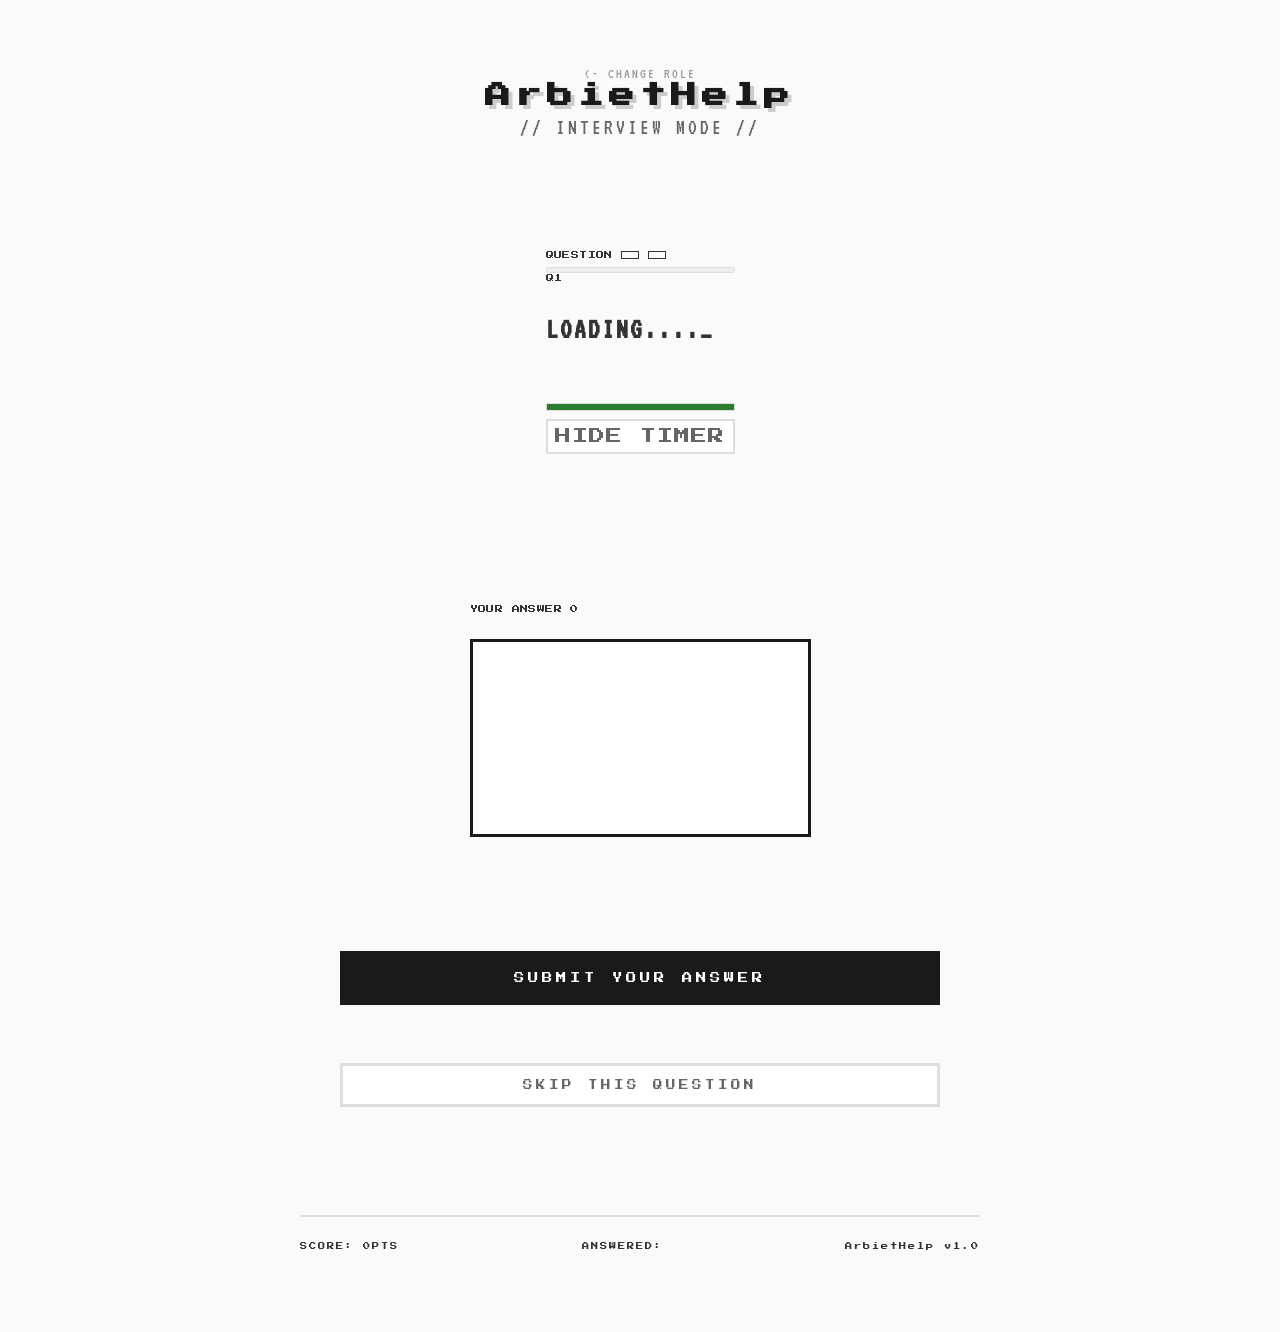
==== static/questions.html @ c183bf4a "Add stats page with charts and role selection functionality - Implemented role loading and selection" ====
<!DOCTYPE html>

<html lang="en">

<head>
    <meta charset="UTF-8" />
    <meta name="viewport" content="width=device-width, initial-scale=1.0" />
    <title>ArbietHelp - AI Interviewer</title>
    <link href="https://fonts.googleapis.com/css2?family=Press+Start+2P&family=VT323&display=swap" rel="stylesheet">
    <link rel="stylesheet" href="./questions.css">
    <script src="./questions.js" defer></script>
</head>

<body>

    <div class="header">
        <a href="index.html" class="back"><- CHANGE ROLE</a>
                <h1 id="role-title">ArbietHelp</h1>
                <p id="role-subtitle">// INTERVIEW MODE //</p>

    </div>

    <div class="box" id="question-box">
        <div class="box-label">
            <span>QUESTION</span>
            <span id="difficulty-lvl"></span>
            <span id="question-source"></span>
            <div id="progress-track" class="progress-track">
                <div id="progress-fill" class="progress-fill"></div>
            </div>
            <span id="q-counter">Q1</span>
        </div>
        <div id="question-display">
            LOADING....<span class="cursor">_</span>
        </div>
        <div id="timer-box">
            <span id="timer-display"> </span>
            <div class="timer-track">
                <div class="timer-fill" id="timer-fill"></div>
            </div>
            <button id="hide-timer-btn" class="hide-timer-btn" onclick="hideTimer()">HIDE TIMER</button>
        </div>
    </div>

    <div class="box">
        <div class="box-label">
            <span>YOUR ANSWER</span>
            <span id="word-count-label">
                <span id="word-count">0</span>
            </span>
        </div>
        <textarea id="user-answer" rows="7"
            placeholder="TYPE YOUR ANSWER HERE. BE SPECIFIC BY USING EXAMPLES AND MAKE SURE TO EXPLAIN YOUR REASONING.">
        </textarea>
    </div>

    <button id="submit-btn" onclick="submitAnswer()" aria-label="SUBMIT ANSWER"> SUBMIT YOUR ANSWER</button>
    <button id="skip-btn" onclick="skipQuestion()">SKIP THIS QUESTION</button>
    <button id="improve-btn" onclick="improveAnswer()" class="hidden">AI IMPROVE MY ANSWER</button>

    <div id="feedback-box" class="hidden">
        <div class="box-label">
            <span>AI FEEDBACK</span>
            <span id="score-display"></span>
        </div>
        <div id="rating-bar">
            <span id="rating-label"></span>

        </div>
        <div id="feedback-text"></div>
        <div id="feedback-breakdown"></div>
        <button id="next-btn" onclick="nextQuestion()">NEXT QUESTION -></button>

    </div>

    <div id="correction-modal" class="hidden">
        <div class="modal-overlay" onclick="closeCorrection()"></div>
        <div class="modal-content">
            <div class="modal-header">
                <h3>AI IMPROVED ANSWER</h3>
                <button class="modal-close" onclick="closeCorrection()">&times;</button>
            </div>
            <div class="modal-body">
                <div id="correction-explanation"></div>
                <div id="correction-diff"></div>
            </div>
            <div class="modal-footer">
                <button onclick="closeCorrection()">CANCEL</button>
                <button id="apply-correction" onclick="applyCorrection()">APPLY IMPROVEMENT</button>
            </div>
        </div>
    </div>

    <div class="footer">
        <span>SCORE: <span id="score">0</span>PTS</span>
        <span>ANSWERED: <span id="q-count"></span></span>
        <span>ArbietHelp v1.0</span>
    </div>
</body>

</html>
---- static/questions.css ----
@import url('https://fonts.googleapis.com/css2?family=Press+Start+2P&family=VT323:wght@400&display=swap');

/* Universal reset */
* {margin: 0; padding: 0; box-sizing: border-box}

body {
    background: #fafafa;
    color: #1a1a1a;
    font-family: 'VT323', monospace;
    font-size: 22px;
    min-height: 100vh;
    display: flex;
    flex-direction: column;
    align-items: center;
    padding: 60px 20px 80px;
    gap: 40px;
}

.header {
    text-align: center;
    margin-bottom: 20px;
    width: 100%;
    max-width: 800px;
}

.header, .box, #feedback-box, .footer {
    max-width: 900px;
}

.box {
    padding: 40px 40px;
    margin-bottom: 30px;
}

.box-label.goood {
    color: #2b7c2f;
}

.header h1 {
    font-family: 'Press Start 2P', monospace;
    font-size: clamp(1rem,3vw,1.6rem);
    letter-spacing: 5px;
    text-shadow: 4px 4px 0 #ccc;
    margin-bottom: 8px;
}

.header p {
    color: #666;
    letter-spacing: 3px;
    margin-bottom: 12px;
}

.back {
    color: #999;
    text-decoration: none;
    font-size: 0.9rem;
    letter-spacing: 2px;
}

.back:hover {color: #1a1a1a;}

.dialog-box, #feedback-box {
    width: 100%;
    max-width: 680px;
    border: 4px solid #1a1a1a;
    padding: 24px 28px;
    margin-bottom: 18px;
    background: #fff;
}

.dialog-box.hidden, #feedback-box.hidden {
    display: none;
}
    
.dialog-speaker {
    font-family: 'Press Start 2P', monospace;
    font-size: 0.6rem;
    color: #999;
    letter-spacing: 3px;
    margin-bottom: 12px;
}


.next-btn, #next-btn {
    border: 3px solid #1a1a1a;
    background: #1a1a1a;
    color: #fff;
    font-family: 'Press Start 2P', monospace;
    font-size: 0.65rem;
    padding: 12px 18px;
    cursor: pointer;
    letter-spacing: 2px;
    transition: background 0.08s, color 0.08s;
}

.next-btn:hover, #next-btn:hover {
    background: #fff;
    color: #1a1a1a;
}

.box-label {
    font-family: 'Press Start 2P', cursive;
    font-size: 0.5rem;
    line-height: 1.4;
    letter-spacing: 0.05em;
    font-weight: 400;
    color: #333;
    margin-bottom: 14px;
}

#skip-btn {
    width: 100%;
    max-width: 600px;
    border: 3px solid #ddd;
    background: #fff;
    color: #666;
    font-family: 'Press Start 2P', monospace;
    padding: 14px;
    font-size: 0.6rem;
    cursor: pointer;
    letter-spacing: 3px;
    margin-bottom: 18px;
    transition: background 0.08s, color 0.08s, border-color 0.08s;
}

#skip-btn:hover {
    border-color: #bbb;
    color: #333;
}

#difficulty-lvl {
    padding: 3px 8px;
    border: 1px solid;
    font-size: 0.75rem;
    letter-spacing: 2px;
    display: inline-block;
}
#difficulty-lvl.easy {
    color: #2b7c2f;
}

#difficulty-lvl.medium {
    color: #b88600
}

#difficulty-lvl.hard {
    color: #c00;
}

#difficulty-lvl.complete,
#question-source.complete {
    color: #1d4ed8;
}

#question-source {
    padding: 3px 8px;
    border: 1px solid;
    font-size: 0.75rem;
    letter-spacing: 2px;
    display: inline-block;
}

#question-source.ai {
    color: #2b7c2f;
}

#question-source.fallback {
    color: #b88600;
}

#question-display {
    font-size: 1.8rem;
    line-height: 2.2;
    font-weight: bold;
    margin-bottom: 25px;
    color: #333;
    min-height: 80px;
    letter-spacing: 2px;
}

textarea {
    width: 100%;
    background: #fff;
    border: 3px solid #1a1a1a;
    color: #1a1a1a;
    font-family: 'Press Start 2P', cursive;
    font-size: 0.85rem;
    line-height: 1.4;
    letter-spacing: 0px;
    font-weight: 400;
    padding: 20px;
    resize: none;
    outline: none;
    letter-spacing: 1px;
    line-height: 1.6;
    margin-top: 10px;
}

textarea::placeholder {color: #999;}
textarea:focus {border-color: #2b7c2f;}

.start-btn, #submit-btn {
    width: 100%;
    max-width:600px;
    border: 4px solid #1a1a1a;
    background: #1a1a1a;
    color: #fff;
    font-family: 'Press Start 2P', monospace;
    font-size: 0.65rem;
    padding: 18px;
    cursor: pointer;
    letter-spacing: 4px;
    margin-bottom: 18px;
    transition: background 0.08s, color 0.08s;
}

.start-btn:hover, #submit-btn:hover {background: #fff; color: #1a1a1a}
.start-btn:disabled, #submit-btn:disabled {background: #eee; color:#999; border-color:#ddd; cursor: not-allowed;}

#feedback-box.hidden {display: none;}

#feedback-text {
    font-family: 'Press Start 2P', cursive;
    font-size: 1.1rem;
    letter-spacing: 0px;
    font-weight: 400;
    line-height: 1.8;
    color: #333;
    margin-bottom: 12px;
}

#score-display {
    font-family: 'Press Start 2P', monospace;
    font-size: 0.6rem;
    color: #1a1a1a;
    letter-spacing: 2px;
    margin-bottom: 16px;
}

#rating-label {
    font-family: 'Press Start 2P', monospace;
    font-size: 0.55rem;
    letter-spacing: 2px;
    color: #666;
}

#feedback-box button {
    border: 3px solid #1a1a1a;
    background: #1a1a1a;
    color: #fff;
    font-family: 'Press Start 2P', monospace;
    font-size: 0.6rem;
    padding: 12px 18px;
    cursor: pointer;
    letter-spacing: 2px;
    transition: background 0.08s, color 0.08s;
}

#feedback-box button:hover {background: #fff; color: #1a1a1a;}

#feedback-text.loading {color:#999; font-style: italic;}

.footer {
    width: 100%;
    max-width: 680px;
    display: flex;
    justify-content: space-between;
    color: #333;
    font-family: 'Press Start 2P', cursive;
    font-size: 0.45rem;
    line-height: 1.4;
    letter-spacing: 0px;
    font-weight: 400;
    padding-top: 25px;
    border-top: 2px solid #ddd;
    letter-spacing: 2px;
    margin-top: 50px;
}

#timer-display {
    font-family: 'Press Start 2P', monospace;
    font-size: 2rem;
    color: #2b7c2f;
    letter-spacing: 2px;
    display: block;
    margin-bottom: 12px;
    text-align: center;
}

#timer-display.warning {
    color: #b88600;
}

#timer-display.critical {
    color: #c00;
}

.timer-track {
    width: 100%;
    height: 8px;
    background: #eee;
    border: 1px solid #ddd;
    margin-top: 6px;
}

.timer-fill {
    height: 100%;
    width: 100%;
    background: #2b7c2f;
    transition: width 1s linear, background 0.3s;
}

.timer-fill.warning {
    background: #b88600;
}

.timer-fill.critical {
    background: #c00;
}

.progress-track {
    width: 100%;
    height: 6px;
    background: #eee;
    border: 1px solid #ddd;
    margin-top: 6px;
    border-radius: 3px;
    overflow: hidden;
}

.progress-fill {
    height: 100%;
    width: 0%;
    background: #2b7c2f;
    transition: width 0.5s ease;
}



.cursor {display: inline-block; animation: blink 1s step-end infinite;}
@keyframes blink {0%,100%{opacity:1}  50%{opacity:0%}}

/* Improve button */
#improve-btn {
    width: 100%;
    max-width: 600px;
    border: 3px solid #2b7c2f;
    background: #2b7c2f;
    color: #fff;
    font-family: 'Press Start 2P', monospace;
    font-size: 0.6rem;
    padding: 14px;
    cursor: pointer;
    letter-spacing: 2px;
    margin-bottom: 18px;
    transition: background 0.08s, color 0.08s, border-color 0.08s;
}

#improve-btn:hover:not(:disabled) {
    background: #fff;
    color: #2b7c2f;
}

#improve-btn:disabled {
    background: #ccc;
    border-color: #ccc;
    color: #999;
    cursor: not-allowed;
}

#improve-btn.hidden { display: none; }

/* Correction Modal */
#correction-modal {
    position: fixed;
    top: 0; left: 0; right: 0; bottom: 0;
    z-index: 1000;
    display: flex;
    align-items: center;
    justify-content: center;
    padding: 20px;
}

#correction-modal.hidden { display: none; }

.hide-timer-btn {
    display: block;
    width: 100%;
    margin-top: 7.5px;
    padding: 7.5px;
    border: 2.5px solid #ddd;
    background-color: #fff;
    color: #666;
    font-family: 'Press Start 2P', monospace;
    font-size: 1rem;
    letter-spacing: 1px;
    cursor: pointer;
    transition: all 0.5s;
}
.hide-timer-btn:hover {
    border-color: #c00;
    color: #c00;
}
.modal-overlay {
    position: absolute;
    inset: 0;
    background: rgba(0,0,0,0.7);
}

.modal-content {
    position: relative;
    background: #fff;
    border: 4px solid #1a1a1a;
    max-width: 750px;
    width: 100%;
    max-height: 85vh;
    overflow-y: auto;
    z-index: 1;
}

.modal-header {
    display: flex;
    justify-content: space-between;
    align-items: center;
    padding: 16px 20px;
    border-bottom: 2px solid #ddd;
    background: #fafafa;
}

.modal-header h3 {
    font-family: 'Press Start 2P', monospace;
    font-size: 0.6rem;
    color: #2b7c2f;
    letter-spacing: 2px;
}

.modal-close {
    background: none;
    border: none;
    font-size: 1.5rem;
    cursor: pointer;
    color: #999;
}

.modal-body {
    padding: 20px;
    max-height: 60vh;
    overflow-y: auto;
}

.correction-explanation {
    font-family: 'JetBrains Mono', monospace;
    font-size: 0.85rem;
    color: #333;
    line-height: 1.6;
    margin-bottom: 16px;
    padding: 12px;
    background: #f0f0f0;
    border: 2px solid #ddd;
}

.diff-container {
    font-family: 'JetBrains Mono', monospace;
    font-size: 0.8rem;
    line-height: 1.8;
}

.diff-line {
    padding: 8px 12px;
    margin: 4px 0;
    border-radius: 4px;
}

.diff-add {
    background: #e8f5e9;
    border-left: 4px solid #2b7c2f;
}

.diff-remove {
    background: #fdecea;
    border-left: 4px solid #c00;
}

.diff-replace {
    background: #fff3e0;
    border-left: 4px solid #b88600;
}

.diff-original {
    color: #c00;
    text-decoration: line-through;
    display: block;
    margin-bottom: 2px;
}

.diff-improved {
    color: #2b7c2f;
    font-weight: bold;
    display: block;
}

.diff-reason {
    color: #666;
    font-size: 0.75rem;
    font-style: italic;
    display: block;
    margin-top: 4px;
}

.modal-footer {
    display: flex;
    justify-content: flex-end;
    gap: 12px;
    padding: 16px 20px;
    border-top: 2px solid #ddd;
    background: #fafafa;
}

.modal-footer button {
    border: 3px solid #1a1a1a;
    background: #1a1a1a;
    color: #fff;
    font-family: 'Press Start 2P', monospace;
    font-size: 0.4rem;
    padding: 10px 16px;
    cursor: pointer;
    letter-spacing: 1px;
    transition: background 0.08s, color 0.08s;
}

.modal-footer button:first-child {
    background: #fff;
    color: #1a1a1a;
}

.modal-footer button:hover {
    background: #fff;
    color: #1a1a1a;
}

.modal-footer button:first-child:hover {
    background: #1a1a1a;
    color: #fff;
}

#timer-box.timer-hidden #timer-display,
#timer-box.timer-hidden .timer-track {
    display: none;
}

#timer-box.timer-hidden .hide-timer-btn {
    border-color: #2b7c2f;
    color: #2b7c2f;
}

#timer-box.timer-hidden .hide-timer-btn:hover {
    background: #2b7c2f;
    color: #fff;
}

#unblock-stats-btn {
    border: 4px solid #2b7c2f;
    background-color: #2b7c2f;
    color: #fff;
    font-family: 'Press Start 2P', monospace;
    font-size: 0.55rem;
    padding: 14px 24px;
    cursor: pointer;
    letter-spacing: 2px;
    margin-left: auto;
    margin-top: -10px;
    transition: background 0.08s, color 0.08s, transform 0.05s;
    white-space: nowrap;
}

.retry-btn {
    border: 3px solid #c00;
    background: #fff;
    color: #c00;
    font-family: 'Press Start 2P', monospace;
    font-size: 0.45rem;
    padding: 10px 16px;
    cursor: pointer;
    letter-spacing: 2px;
    margin-top: 12px;
    transition: background 0.08s, color 0.08s, border-color 0.08s;
}


.retry-btn:hover {
    background: #c00;
    color: #fff;
}

#unblock-stats-btn:hover {
    background: #fff;
    color: #2b7c2f;
    transform: translateY(-1px);
}

.export-btn {
    border: 4px solid #1a1a1a;
    background: #1a1a1a;
    color: #fff;
    font-family: 'Press Start 2P', monospace;
    font-size: 0.55rem;
    padding: 16px 24px;
    cursor: pointer;
    letter-spacing: 3px;
    transition: background 0.08s, color 0.08s, transform 0.05s;
    white-space: nowrap;
}

.export-btn:hover:not(:disabled) {
    background: #fff;
    color: #1a1a1a;
    transform: translateY(-1px);
}

.export-btn:disabled {
    background: #ccc;
    border-color: #ccc;
    color: #999;
    cursor: not-allowed;
    transform: none;
}

.export-btn.pdf-btn {
    border-color: #2b7c2f;
    background: #2b7c2f;
}

.export-btn.pdf-btn:hover:not(:disabled) {
    background: #fff;
    color: #2b7c2f;
}
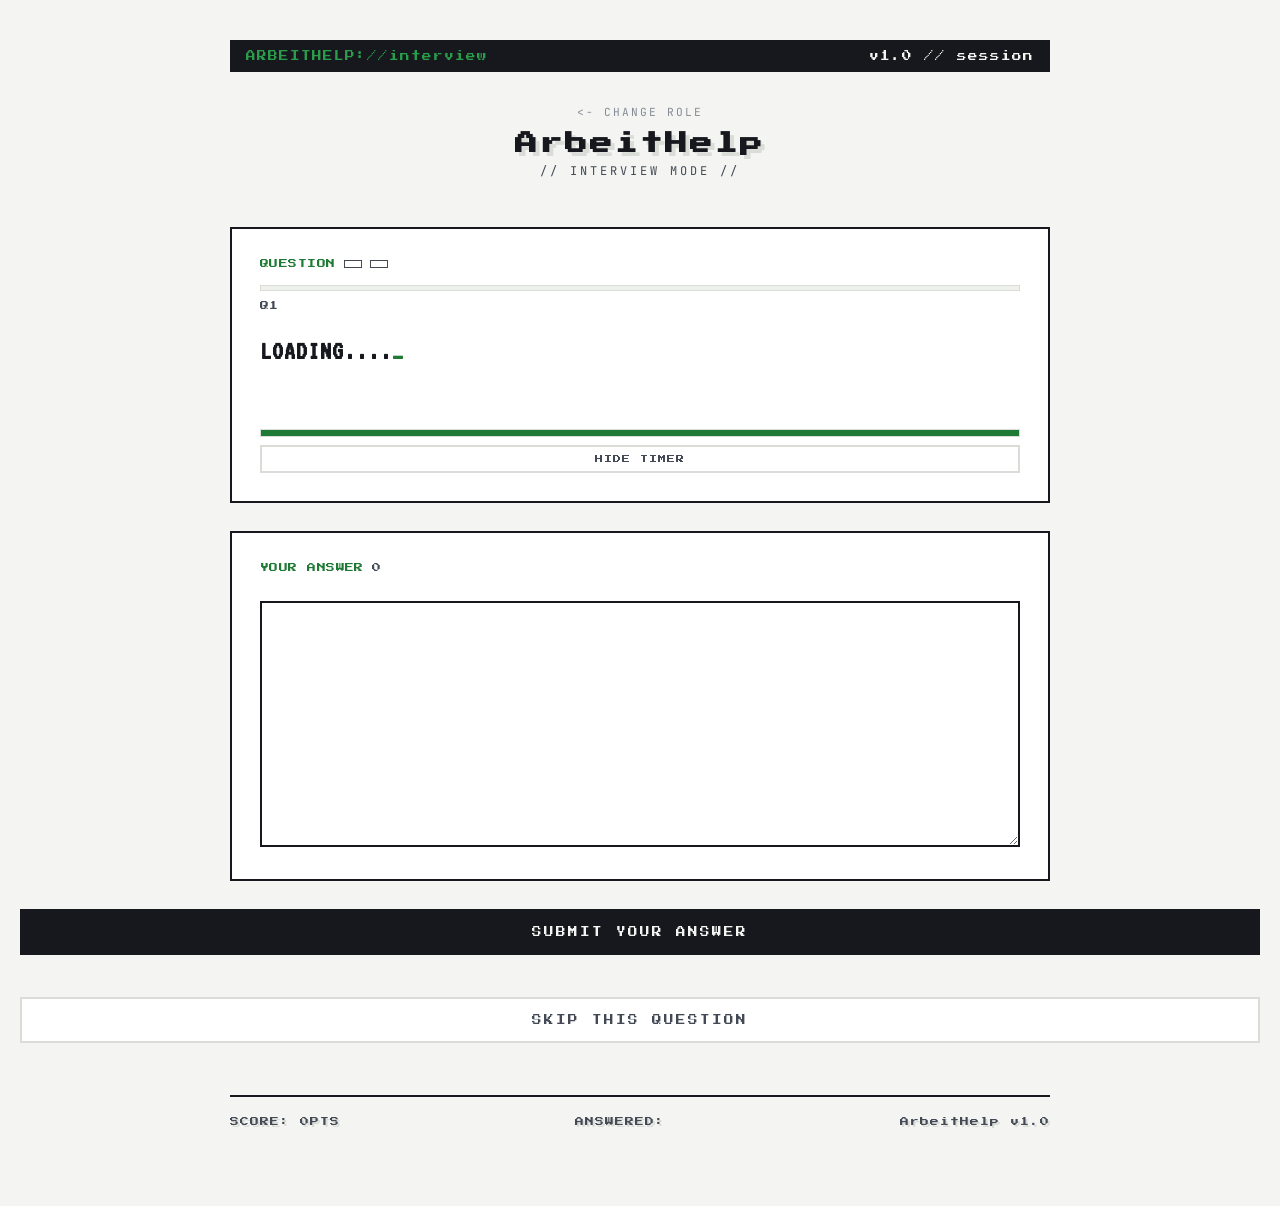
==== commit 0bb6e15d: "Made some changes to the codebase, including modifications to existing files and the addition of new" ====
--- a/static/questions.html
+++ b/static/questions.html
@@ -5,17 +5,24 @@
 <head>
     <meta charset="UTF-8" />
     <meta name="viewport" content="width=device-width, initial-scale=1.0" />
-    <title>ArbietHelp - AI Interviewer</title>
-    <link href="https://fonts.googleapis.com/css2?family=Press+Start+2P&family=VT323&display=swap" rel="stylesheet">
+    <title>ArbeitHelp - AI Interviewer</title>
+    <link rel="icon" type="image/svg+xml" href="./favicon.svg">
+    <link href="https://fonts.googleapis.com/css2?family=Press+Start+2P&family=VT323&family=JetBrains+Mono:wght@400;500;700&display=swap" rel="stylesheet">
     <link rel="stylesheet" href="./questions.css">
+    <script src="./common.js" defer></script>
     <script src="./questions.js" defer></script>
 </head>
 
 <body>
 
+    <div class="term-bar" aria-hidden="true">
+        <span>ARBEITHELP://interview</span>
+        <span class="term-bar-right">v1.0 // session</span>
+    </div>
+
     <div class="header">
         <a href="index.html" class="back"><- CHANGE ROLE</a>
-                <h1 id="role-title">ArbietHelp</h1>
+                <h1 id="role-title">ArbeitHelp</h1>
                 <p id="role-subtitle">// INTERVIEW MODE //</p>
 
     </div>
@@ -69,8 +76,20 @@
         </div>
         <div id="feedback-text"></div>
         <div id="feedback-breakdown"></div>
+        <button id="model-answer-btn" class="hidden" onclick="showModelAnswer()">SHOW MODEL ANSWER</button>
+        <div id="model-answer-box" class="hidden">
+            <div class="model-answer-head">MODEL ANSWER</div>
+            <div id="model-answer-text"></div>
+        </div>
         <button id="next-btn" onclick="nextQuestion()">NEXT QUESTION -></button>
 
+    </div>
+
+    <div id="recap-box" class="hidden">
+        <div class="box-label">
+            <span>SESSION RECAP</span>
+        </div>
+        <div id="recap-list"></div>
     </div>
 
     <div id="correction-modal" class="hidden">
@@ -94,7 +113,7 @@
     <div class="footer">
         <span>SCORE: <span id="score">0</span>PTS</span>
         <span>ANSWERED: <span id="q-count"></span></span>
-        <span>ArbietHelp v1.0</span>
+        <span>ArbeitHelp v1.0</span>
     </div>
 </body>
 
--- a/static/questions.css
+++ b/static/questions.css
@@ -1,376 +1,536 @@
-@import url('https://fonts.googleapis.com/css2?family=Press+Start+2P&family=VT323:wght@400&display=swap');
+@import url('https://fonts.googleapis.com/css2?family=Press+Start+2P&family=VT323:wght@400&family=JetBrains+Mono:wght@400;500;700&display=swap');
+
+:root {
+    --paper: #f4f5f2;
+    --paper-wash: #eef0ec;
+    --ink: #16181d;
+    --ink-soft: #434a55;
+    --muted: #858b95;
+    --line: #d9dcd7;
+    --line-strong: #16181d;
+    --phosphor: #1e7a34;
+    --phosphor-bright: #2b9c4a;
+    --phosphor-wash: #e7f3ea;
+    --blue: #2563eb;
+    --amber: #b88600;
+    --red: #c0352b;
+}
 
 /* Universal reset */
 * {margin: 0; padding: 0; box-sizing: border-box}
 
 body {
-    background: #fafafa;
-    color: #1a1a1a;
+    background: var(--paper);
+    color: var(--ink);
     font-family: 'VT323', monospace;
-    font-size: 22px;
+    font-size: 1.25rem;
     min-height: 100vh;
     display: flex;
     flex-direction: column;
     align-items: center;
-    padding: 60px 20px 80px;
-    gap: 40px;
+    padding: 40px 20px 80px;
+    gap: 28px;
+}
+
+/* Terminal window chrome */
+.term-bar {
+    width: 100%;
+    max-width: 820px;
+    display: flex;
+    justify-content: space-between;
+    align-items: center;
+    padding: 9px 14px;
+    background: var(--ink);
+    color: var(--phosphor-bright);
+    font-family: 'Press Start 2P', monospace;
+    font-size: 0.6rem;
+    letter-spacing: 1px;
+    border: 2px solid var(--ink);
+}
+
+.term-bar-right {
+    color: var(--paper);
 }
 
 .header {
     text-align: center;
-    margin-bottom: 20px;
-    width: 100%;
-    max-width: 800px;
-}
-
-.header, .box, #feedback-box, .footer {
-    max-width: 900px;
-}
-
-.box {
-    padding: 40px 40px;
-    margin-bottom: 30px;
-}
-
-.box-label.goood {
-    color: #2b7c2f;
+    margin-bottom: 8px;
+    width: 100%;
+    max-width: 820px;
 }
 
 .header h1 {
     font-family: 'Press Start 2P', monospace;
-    font-size: clamp(1rem,3vw,1.6rem);
-    letter-spacing: 5px;
-    text-shadow: 4px 4px 0 #ccc;
+    font-size: clamp(0.9rem, 3vw, 1.4rem);
+    letter-spacing: 3px;
+    text-shadow: 4px 4px 0 var(--line);
     margin-bottom: 8px;
 }
 
 .header p {
-    color: #666;
+    font-family: 'JetBrains Mono', monospace;
+    font-size: 0.75rem;
+    color: var(--ink-soft);
     letter-spacing: 3px;
     margin-bottom: 12px;
 }
 
 .back {
-    color: #999;
+    font-family: 'JetBrains Mono', monospace;
+    font-size: 0.7rem;
+    color: var(--muted);
     text-decoration: none;
-    font-size: 0.9rem;
     letter-spacing: 2px;
-}
-
-.back:hover {color: #1a1a1a;}
-
-.dialog-box, #feedback-box {
-    width: 100%;
-    max-width: 680px;
-    border: 4px solid #1a1a1a;
-    padding: 24px 28px;
-    margin-bottom: 18px;
-    background: #fff;
-}
-
-.dialog-box.hidden, #feedback-box.hidden {
-    display: none;
-}
-    
-.dialog-speaker {
-    font-family: 'Press Start 2P', monospace;
-    font-size: 0.6rem;
-    color: #999;
-    letter-spacing: 3px;
-    margin-bottom: 12px;
-}
-
-
-.next-btn, #next-btn {
-    border: 3px solid #1a1a1a;
-    background: #1a1a1a;
-    color: #fff;
-    font-family: 'Press Start 2P', monospace;
-    font-size: 0.65rem;
-    padding: 12px 18px;
-    cursor: pointer;
-    letter-spacing: 2px;
-    transition: background 0.08s, color 0.08s;
-}
-
-.next-btn:hover, #next-btn:hover {
-    background: #fff;
-    color: #1a1a1a;
+    display: inline-block;
+    margin-bottom: 14px;
+}
+
+.back:hover {color: var(--ink);}
+
+.header, .box, #feedback-box, .footer {
+    max-width: 820px;
+}
+
+.box {
+    width: 100%;
+    border: 2px solid var(--line-strong);
+    background: #fff;
+    padding: 28px;
 }
 
 .box-label {
-    font-family: 'Press Start 2P', cursive;
-    font-size: 0.5rem;
-    line-height: 1.4;
+    font-family: 'Press Start 2P', monospace;
+    font-size: 0.55rem;
+    line-height: 1.6;
     letter-spacing: 0.05em;
-    font-weight: 400;
-    color: #333;
-    margin-bottom: 14px;
-}
-
-#skip-btn {
-    width: 100%;
-    max-width: 600px;
-    border: 3px solid #ddd;
-    background: #fff;
-    color: #666;
-    font-family: 'Press Start 2P', monospace;
-    padding: 14px;
-    font-size: 0.6rem;
-    cursor: pointer;
-    letter-spacing: 3px;
-    margin-bottom: 18px;
-    transition: background 0.08s, color 0.08s, border-color 0.08s;
-}
-
-#skip-btn:hover {
-    border-color: #bbb;
-    color: #333;
-}
-
-#difficulty-lvl {
+    color: var(--ink-soft);
+    margin-bottom: 16px;
+    display: flex;
+    flex-wrap: wrap;
+    align-items: center;
+    gap: 8px;
+}
+
+.box-label > span:first-child {
+    color: var(--phosphor);
+    font-size: 0.55rem;
+}
+
+/* Status badges */
+#difficulty-lvl, #question-source {
     padding: 3px 8px;
     border: 1px solid;
-    font-size: 0.75rem;
-    letter-spacing: 2px;
+    font-size: 0.5rem;
+    letter-spacing: 1px;
     display: inline-block;
-}
-#difficulty-lvl.easy {
-    color: #2b7c2f;
-}
-
-#difficulty-lvl.medium {
-    color: #b88600
+    text-transform: uppercase;
+}
+
+#difficulty-lvl.easy,
+#question-source.ai {
+    color: var(--phosphor);
+    border-color: var(--phosphor);
+}
+
+#difficulty-lvl.medium,
+#question-source.fallback {
+    color: var(--amber);
+    border-color: var(--amber);
 }
 
 #difficulty-lvl.hard {
-    color: #c00;
+    color: var(--red);
+    border-color: var(--red);
 }
 
 #difficulty-lvl.complete,
 #question-source.complete {
-    color: #1d4ed8;
-}
-
-#question-source {
-    padding: 3px 8px;
-    border: 1px solid;
-    font-size: 0.75rem;
-    letter-spacing: 2px;
-    display: inline-block;
-}
-
-#question-source.ai {
-    color: #2b7c2f;
-}
-
-#question-source.fallback {
-    color: #b88600;
+    color: var(--blue);
+    border-color: var(--blue);
 }
 
 #question-display {
+    font-size: 1.7rem;
+    line-height: 1.6;
+    font-weight: bold;
+    margin-bottom: 20px;
+    color: var(--ink);
+    min-height: 80px;
+    letter-spacing: 1px;
+}
+
+/* Timer */
+#timer-box {
+    margin-top: 4px;
+}
+
+#timer-display {
+    font-family: 'Press Start 2P', monospace;
     font-size: 1.8rem;
-    line-height: 2.2;
-    font-weight: bold;
-    margin-bottom: 25px;
-    color: #333;
-    min-height: 80px;
-    letter-spacing: 2px;
-}
-
-textarea {
-    width: 100%;
-    background: #fff;
-    border: 3px solid #1a1a1a;
-    color: #1a1a1a;
-    font-family: 'Press Start 2P', cursive;
-    font-size: 0.85rem;
-    line-height: 1.4;
-    letter-spacing: 0px;
-    font-weight: 400;
-    padding: 20px;
-    resize: none;
-    outline: none;
-    letter-spacing: 1px;
-    line-height: 1.6;
-    margin-top: 10px;
-}
-
-textarea::placeholder {color: #999;}
-textarea:focus {border-color: #2b7c2f;}
-
-.start-btn, #submit-btn {
-    width: 100%;
-    max-width:600px;
-    border: 4px solid #1a1a1a;
-    background: #1a1a1a;
-    color: #fff;
-    font-family: 'Press Start 2P', monospace;
-    font-size: 0.65rem;
-    padding: 18px;
-    cursor: pointer;
-    letter-spacing: 4px;
-    margin-bottom: 18px;
-    transition: background 0.08s, color 0.08s;
-}
-
-.start-btn:hover, #submit-btn:hover {background: #fff; color: #1a1a1a}
-.start-btn:disabled, #submit-btn:disabled {background: #eee; color:#999; border-color:#ddd; cursor: not-allowed;}
-
-#feedback-box.hidden {display: none;}
-
-#feedback-text {
-    font-family: 'Press Start 2P', cursive;
-    font-size: 1.1rem;
-    letter-spacing: 0px;
-    font-weight: 400;
-    line-height: 1.8;
-    color: #333;
-    margin-bottom: 12px;
-}
-
-#score-display {
-    font-family: 'Press Start 2P', monospace;
-    font-size: 0.6rem;
-    color: #1a1a1a;
-    letter-spacing: 2px;
-    margin-bottom: 16px;
-}
-
-#rating-label {
-    font-family: 'Press Start 2P', monospace;
-    font-size: 0.55rem;
-    letter-spacing: 2px;
-    color: #666;
-}
-
-#feedback-box button {
-    border: 3px solid #1a1a1a;
-    background: #1a1a1a;
-    color: #fff;
-    font-family: 'Press Start 2P', monospace;
-    font-size: 0.6rem;
-    padding: 12px 18px;
-    cursor: pointer;
-    letter-spacing: 2px;
-    transition: background 0.08s, color 0.08s;
-}
-
-#feedback-box button:hover {background: #fff; color: #1a1a1a;}
-
-#feedback-text.loading {color:#999; font-style: italic;}
-
-.footer {
-    width: 100%;
-    max-width: 680px;
-    display: flex;
-    justify-content: space-between;
-    color: #333;
-    font-family: 'Press Start 2P', cursive;
-    font-size: 0.45rem;
-    line-height: 1.4;
-    letter-spacing: 0px;
-    font-weight: 400;
-    padding-top: 25px;
-    border-top: 2px solid #ddd;
-    letter-spacing: 2px;
-    margin-top: 50px;
-}
-
-#timer-display {
-    font-family: 'Press Start 2P', monospace;
-    font-size: 2rem;
-    color: #2b7c2f;
+    color: var(--phosphor);
     letter-spacing: 2px;
     display: block;
-    margin-bottom: 12px;
+    margin-bottom: 10px;
     text-align: center;
 }
 
 #timer-display.warning {
-    color: #b88600;
+    color: var(--amber);
 }
 
 #timer-display.critical {
-    color: #c00;
+    color: var(--red);
 }
 
 .timer-track {
     width: 100%;
     height: 8px;
-    background: #eee;
-    border: 1px solid #ddd;
+    background: var(--paper-wash);
+    border: 1px solid var(--line);
     margin-top: 6px;
 }
 
 .timer-fill {
     height: 100%;
     width: 100%;
-    background: #2b7c2f;
+    background: var(--phosphor);
     transition: width 1s linear, background 0.3s;
 }
 
 .timer-fill.warning {
-    background: #b88600;
+    background: var(--amber);
 }
 
 .timer-fill.critical {
-    background: #c00;
+    background: var(--red);
 }
 
 .progress-track {
     width: 100%;
     height: 6px;
-    background: #eee;
-    border: 1px solid #ddd;
+    background: var(--paper-wash);
+    border: 1px solid var(--line);
     margin-top: 6px;
-    border-radius: 3px;
     overflow: hidden;
 }
 
 .progress-fill {
     height: 100%;
     width: 0%;
-    background: #2b7c2f;
+    background: var(--phosphor);
     transition: width 0.5s ease;
 }
 
-
-
-.cursor {display: inline-block; animation: blink 1s step-end infinite;}
+.cursor {display: inline-block; color: var(--phosphor); animation: blink 1s step-end infinite;}
 @keyframes blink {0%,100%{opacity:1}  50%{opacity:0%}}
 
-/* Improve button */
+/* Answer area */
+textarea {
+    width: 100%;
+    background: #fff;
+    border: 2px solid var(--line-strong);
+    color: var(--ink);
+    font-family: 'VT323', monospace;
+    font-size: 1.25rem;
+    line-height: 1.5;
+    padding: 16px;
+    resize: vertical;
+    outline: none;
+    margin-top: 10px;
+}
+
+textarea::placeholder {color: var(--muted);}
+textarea:focus {border-color: var(--phosphor);}
+
+/* Buttons */
+#submit-btn, #skip-btn, #improve-btn, #next-btn {
+    width: 100%;
+    font-family: 'Press Start 2P', monospace;
+    font-size: 0.6rem;
+    letter-spacing: 2px;
+    padding: 16px;
+    cursor: pointer;
+    transition: background 0.12s, color 0.12s, border-color 0.12s;
+}
+
+#submit-btn {
+    border: 2px solid var(--line-strong);
+    background: var(--ink);
+    color: var(--paper);
+    margin-bottom: 14px;
+}
+
+#submit-btn:hover:not(:disabled) {
+    background: var(--paper);
+    color: var(--ink);
+}
+
+#submit-btn:disabled {
+    background: var(--paper-wash);
+    color: var(--muted);
+    border-color: var(--line);
+    cursor: not-allowed;
+}
+
+#skip-btn {
+    border: 2px solid var(--line);
+    background: #fff;
+    color: var(--ink-soft);
+    margin-bottom: 14px;
+}
+
+#skip-btn:hover:not(:disabled) {
+    border-color: var(--line-strong);
+    color: var(--ink);
+}
+
+#skip-btn:disabled {
+    background: var(--paper-wash);
+    color: var(--muted);
+    cursor: not-allowed;
+}
+
 #improve-btn {
-    width: 100%;
-    max-width: 600px;
-    border: 3px solid #2b7c2f;
-    background: #2b7c2f;
+    border: 2px solid var(--phosphor);
+    background: var(--phosphor);
     color: #fff;
-    font-family: 'Press Start 2P', monospace;
-    font-size: 0.6rem;
-    padding: 14px;
+    margin-bottom: 14px;
+}
+
+#improve-btn:hover:not(:disabled) {
+    background: var(--paper);
+    color: var(--phosphor);
+}
+
+#improve-btn:disabled {
+    background: var(--line);
+    border-color: var(--line);
+    color: var(--muted);
+    cursor: not-allowed;
+}
+
+#improve-btn.hidden { display: none; }
+
+/* Feedback */
+#feedback-box {
+    width: 100%;
+    border: 2px solid var(--line-strong);
+    border-left: 6px solid var(--phosphor);
+    padding: 24px 28px;
+    background: #fff;
+}
+
+#feedback-box.hidden { display: none; }
+
+#feedback-text {
+    font-family: 'VT323', monospace;
+    font-size: 1.3rem;
+    letter-spacing: 0.5px;
+    line-height: 1.6;
+    color: var(--ink);
+    margin-bottom: 12px;
+}
+
+#feedback-text.loading {color: var(--muted); font-style: italic;}
+
+#feedback-breakdown {
+    font-family: 'JetBrains Mono', monospace;
+    font-size: 0.8rem;
+    line-height: 1.7;
+    color: var(--ink-soft);
+    margin-bottom: 16px;
+    white-space: pre-wrap;
+}
+
+#score-display {
+    font-family: 'Press Start 2P', monospace;
+    font-size: 0.7rem;
+    color: var(--phosphor);
+    letter-spacing: 1px;
+    margin-bottom: 8px;
+}
+
+#rating-label {
+    font-family: 'Press Start 2P', monospace;
+    font-size: 0.55rem;
+    letter-spacing: 1px;
+    color: var(--ink-soft);
+    margin-bottom: 12px;
+    display: block;
+}
+
+#next-btn {
+    border: 2px solid var(--line-strong);
+    background: var(--ink);
+    color: var(--paper);
+    margin-top: 4px;
+}
+
+#next-btn:hover {
+    background: var(--paper);
+    color: var(--ink);
+}
+
+/* Model answer */
+#model-answer-btn {
+    width: 100%;
+    border: 2px solid var(--blue);
+    background: #fff;
+    color: var(--blue);
+    font-family: 'Press Start 2P', monospace;
+    font-size: 0.55rem;
+    letter-spacing: 2px;
+    padding: 12px;
     cursor: pointer;
-    letter-spacing: 2px;
-    margin-bottom: 18px;
-    transition: background 0.08s, color 0.08s, border-color 0.08s;
-}
-
-#improve-btn:hover:not(:disabled) {
-    background: #fff;
-    color: #2b7c2f;
-}
-
-#improve-btn:disabled {
-    background: #ccc;
-    border-color: #ccc;
-    color: #999;
-    cursor: not-allowed;
-}
-
-#improve-btn.hidden { display: none; }
-
-/* Correction Modal */
+    margin-bottom: 14px;
+    transition: background 0.12s, color 0.12s;
+}
+
+#model-answer-btn:hover:not(:disabled) {
+    background: var(--blue);
+    color: #fff;
+}
+
+#model-answer-btn:disabled {
+    background: var(--paper-wash);
+    border-color: var(--line);
+    color: var(--muted);
+    cursor: wait;
+}
+
+#model-answer-btn.hidden { display: none; }
+
+#model-answer-box {
+    background: var(--paper);
+    border: 1px solid var(--line);
+    border-left: 4px solid var(--blue);
+    padding: 14px 16px;
+    margin-bottom: 14px;
+}
+
+#model-answer-box.hidden { display: none; }
+
+.model-answer-head {
+    font-family: 'Press Start 2P', monospace;
+    font-size: 0.5rem;
+    letter-spacing: 1px;
+    color: var(--blue);
+    margin-bottom: 10px;
+}
+
+#model-answer-text {
+    font-size: 1.15rem;
+    line-height: 1.6;
+    color: var(--ink);
+    white-space: pre-wrap;
+}
+
+/* Session recap */
+#recap-box {
+    width: 100%;
+    max-width: 820px;
+    border: 2px solid var(--line-strong);
+    background: #fff;
+    padding: 24px 28px;
+}
+
+#recap-box.hidden { display: none; }
+
+.recap-item {
+    border: 1px solid var(--line);
+    border-left: 4px solid var(--phosphor);
+    padding: 12px 16px;
+    margin-bottom: 12px;
+    background: var(--paper);
+}
+
+.recap-head {
+    display: flex;
+    justify-content: space-between;
+    align-items: center;
+    gap: 10px;
+    margin-bottom: 6px;
+    flex-wrap: wrap;
+}
+
+.recap-qnum {
+    font-family: 'Press Start 2P', monospace;
+    font-size: 0.55rem;
+    color: var(--ink);
+}
+
+.recap-topic {
+    font-family: 'JetBrains Mono', monospace;
+    font-size: 0.7rem;
+    color: var(--ink-soft);
+    letter-spacing: 1px;
+    flex: 1;
+    overflow: hidden;
+    text-overflow: ellipsis;
+    white-space: nowrap;
+}
+
+.recap-pts {
+    font-family: 'Press Start 2P', monospace;
+    font-size: 0.55rem;
+    white-space: nowrap;
+}
+
+.recap-pts.good { color: var(--phosphor); }
+.recap-pts.mid { color: var(--amber); }
+.recap-pts.bad { color: var(--red); }
+.recap-pts.skipped { color: var(--muted); }
+
+.recap-qtext {
+    font-size: 1.1rem;
+    line-height: 1.5;
+    margin-bottom: 6px;
+}
+
+.recap-feedback {
+    font-family: 'JetBrains Mono', monospace;
+    font-size: 0.75rem;
+    color: var(--ink-soft);
+    line-height: 1.5;
+}
+
+/* Footer */
+.footer {
+    width: 100%;
+    display: flex;
+    justify-content: space-between;
+    color: var(--ink-soft);
+    font-family: 'Press Start 2P', monospace;
+    font-size: 0.55rem;
+    letter-spacing: 1px;
+    text-shadow: 2px 2px 0 var(--line);
+    padding-top: 20px;
+    border-top: 2px solid var(--line-strong);
+    margin-top: 10px;
+}
+
+/* Hide timer toggle */
+.hide-timer-btn {
+    display: block;
+    width: 100%;
+    margin-top: 8px;
+    padding: 8px;
+    border: 2px solid var(--line);
+    background-color: #fff;
+    color: var(--ink-soft);
+    font-family: 'Press Start 2P', monospace;
+    font-size: 0.5rem;
+    letter-spacing: 1px;
+    cursor: pointer;
+    transition: all 0.3s;
+}
+
+.hide-timer-btn:hover {
+    border-color: var(--red);
+    color: var(--red);
+}
+
+/* Correction modal */
 #correction-modal {
     position: fixed;
     top: 0; left: 0; right: 0; bottom: 0;
@@ -383,24 +543,6 @@
 
 #correction-modal.hidden { display: none; }
 
-.hide-timer-btn {
-    display: block;
-    width: 100%;
-    margin-top: 7.5px;
-    padding: 7.5px;
-    border: 2.5px solid #ddd;
-    background-color: #fff;
-    color: #666;
-    font-family: 'Press Start 2P', monospace;
-    font-size: 1rem;
-    letter-spacing: 1px;
-    cursor: pointer;
-    transition: all 0.5s;
-}
-.hide-timer-btn:hover {
-    border-color: #c00;
-    color: #c00;
-}
 .modal-overlay {
     position: absolute;
     inset: 0;
@@ -409,8 +551,8 @@
 
 .modal-content {
     position: relative;
-    background: #fff;
-    border: 4px solid #1a1a1a;
+    background: var(--paper);
+    border: 2px solid var(--line-strong);
     max-width: 750px;
     width: 100%;
     max-height: 85vh;
@@ -423,14 +565,14 @@
     justify-content: space-between;
     align-items: center;
     padding: 16px 20px;
-    border-bottom: 2px solid #ddd;
-    background: #fafafa;
+    border-bottom: 2px solid var(--line-strong);
+    background: var(--ink);
 }
 
 .modal-header h3 {
     font-family: 'Press Start 2P', monospace;
     font-size: 0.6rem;
-    color: #2b7c2f;
+    color: var(--phosphor-bright);
     letter-spacing: 2px;
 }
 
@@ -439,7 +581,7 @@
     border: none;
     font-size: 1.5rem;
     cursor: pointer;
-    color: #999;
+    color: var(--paper);
 }
 
 .modal-body {
@@ -450,13 +592,14 @@
 
 .correction-explanation {
     font-family: 'JetBrains Mono', monospace;
-    font-size: 0.85rem;
-    color: #333;
+    font-size: 0.8rem;
+    color: var(--ink);
     line-height: 1.6;
     margin-bottom: 16px;
     padding: 12px;
-    background: #f0f0f0;
-    border: 2px solid #ddd;
+    background: #fff;
+    border: 1px solid var(--line);
+    border-left: 4px solid var(--phosphor);
 }
 
 .diff-container {
@@ -468,40 +611,39 @@
 .diff-line {
     padding: 8px 12px;
     margin: 4px 0;
-    border-radius: 4px;
 }
 
 .diff-add {
-    background: #e8f5e9;
-    border-left: 4px solid #2b7c2f;
+    background: var(--phosphor-wash);
+    border-left: 4px solid var(--phosphor);
 }
 
 .diff-remove {
     background: #fdecea;
-    border-left: 4px solid #c00;
+    border-left: 4px solid var(--red);
 }
 
 .diff-replace {
     background: #fff3e0;
-    border-left: 4px solid #b88600;
+    border-left: 4px solid var(--amber);
 }
 
 .diff-original {
-    color: #c00;
+    color: var(--red);
     text-decoration: line-through;
     display: block;
     margin-bottom: 2px;
 }
 
 .diff-improved {
-    color: #2b7c2f;
+    color: var(--phosphor);
     font-weight: bold;
     display: block;
 }
 
 .diff-reason {
-    color: #666;
-    font-size: 0.75rem;
+    color: var(--muted);
+    font-size: 0.7rem;
     font-style: italic;
     display: block;
     margin-top: 4px;
@@ -512,35 +654,35 @@
     justify-content: flex-end;
     gap: 12px;
     padding: 16px 20px;
-    border-top: 2px solid #ddd;
-    background: #fafafa;
+    border-top: 2px solid var(--line-strong);
+    background: #fff;
 }
 
 .modal-footer button {
-    border: 3px solid #1a1a1a;
-    background: #1a1a1a;
-    color: #fff;
-    font-family: 'Press Start 2P', monospace;
-    font-size: 0.4rem;
+    border: 2px solid var(--line-strong);
+    background: var(--ink);
+    color: var(--paper);
+    font-family: 'Press Start 2P', monospace;
+    font-size: 0.5rem;
     padding: 10px 16px;
     cursor: pointer;
     letter-spacing: 1px;
-    transition: background 0.08s, color 0.08s;
+    transition: background 0.12s, color 0.12s;
 }
 
 .modal-footer button:first-child {
     background: #fff;
-    color: #1a1a1a;
+    color: var(--ink);
 }
 
 .modal-footer button:hover {
-    background: #fff;
-    color: #1a1a1a;
+    background: var(--paper);
+    color: var(--ink);
 }
 
 .modal-footer button:first-child:hover {
-    background: #1a1a1a;
-    color: #fff;
+    background: var(--ink);
+    color: var(--paper);
 }
 
 #timer-box.timer-hidden #timer-display,
@@ -549,18 +691,24 @@
 }
 
 #timer-box.timer-hidden .hide-timer-btn {
-    border-color: #2b7c2f;
-    color: #2b7c2f;
+    border-color: var(--phosphor);
+    color: var(--phosphor);
 }
 
 #timer-box.timer-hidden .hide-timer-btn:hover {
-    background: #2b7c2f;
+    background: var(--phosphor);
     color: #fff;
 }
 
+/* Word count */
+#word-count-label.word-count.good {
+    color: var(--phosphor);
+}
+
+/* Utility */
 #unblock-stats-btn {
-    border: 4px solid #2b7c2f;
-    background-color: #2b7c2f;
+    border: 2px solid var(--phosphor);
+    background-color: var(--phosphor);
     color: #fff;
     font-family: 'Press Start 2P', monospace;
     font-size: 0.55rem;
@@ -568,72 +716,79 @@
     cursor: pointer;
     letter-spacing: 2px;
     margin-left: auto;
-    margin-top: -10px;
-    transition: background 0.08s, color 0.08s, transform 0.05s;
+    transition: background 0.12s, color 0.12s, transform 0.05s;
     white-space: nowrap;
 }
 
+#unblock-stats-btn:hover {
+    background: #fff;
+    color: var(--phosphor);
+    transform: translateY(-1px);
+}
+
 .retry-btn {
-    border: 3px solid #c00;
-    background: #fff;
-    color: #c00;
-    font-family: 'Press Start 2P', monospace;
-    font-size: 0.45rem;
+    border: 2px solid var(--red);
+    background: #fff;
+    color: var(--red);
+    font-family: 'Press Start 2P', monospace;
+    font-size: 0.5rem;
     padding: 10px 16px;
     cursor: pointer;
     letter-spacing: 2px;
     margin-top: 12px;
-    transition: background 0.08s, color 0.08s, border-color 0.08s;
-}
-
+    transition: background 0.12s, color 0.12s, border-color 0.12s;
+}
 
 .retry-btn:hover {
-    background: #c00;
+    background: var(--red);
     color: #fff;
 }
 
-#unblock-stats-btn:hover {
-    background: #fff;
-    color: #2b7c2f;
-    transform: translateY(-1px);
-}
-
 .export-btn {
-    border: 4px solid #1a1a1a;
-    background: #1a1a1a;
-    color: #fff;
+    border: 2px solid var(--line-strong);
+    background: var(--ink);
+    color: var(--paper);
     font-family: 'Press Start 2P', monospace;
     font-size: 0.55rem;
     padding: 16px 24px;
     cursor: pointer;
-    letter-spacing: 3px;
-    transition: background 0.08s, color 0.08s, transform 0.05s;
+    letter-spacing: 2px;
+    transition: background 0.12s, color 0.12s, transform 0.05s;
     white-space: nowrap;
 }
 
 .export-btn:hover:not(:disabled) {
     background: #fff;
-    color: #1a1a1a;
+    color: var(--ink);
     transform: translateY(-1px);
 }
 
 .export-btn:disabled {
-    background: #ccc;
-    border-color: #ccc;
-    color: #999;
+    background: var(--line);
+    border-color: var(--line);
+    color: var(--muted);
     cursor: not-allowed;
     transform: none;
 }
 
 .export-btn.pdf-btn {
-    border-color: #2b7c2f;
-    background: #2b7c2f;
+    border-color: var(--phosphor);
+    background: var(--phosphor);
 }
 
 .export-btn.pdf-btn:hover:not(:disabled) {
     background: #fff;
-    color: #2b7c2f;
-}
-
-
-
+    color: var(--phosphor);
+}
+
+:focus-visible {
+    outline: 3px solid var(--phosphor-bright);
+    outline-offset: 2px;
+}
+
+@media (max-width: 600px) {
+    body { padding: 24px 14px 60px; gap: 22px; }
+    .box { padding: 20px; }
+    #question-display { font-size: 1.4rem; }
+    .footer { flex-direction: column; gap: 6px; text-align: center; }
+}
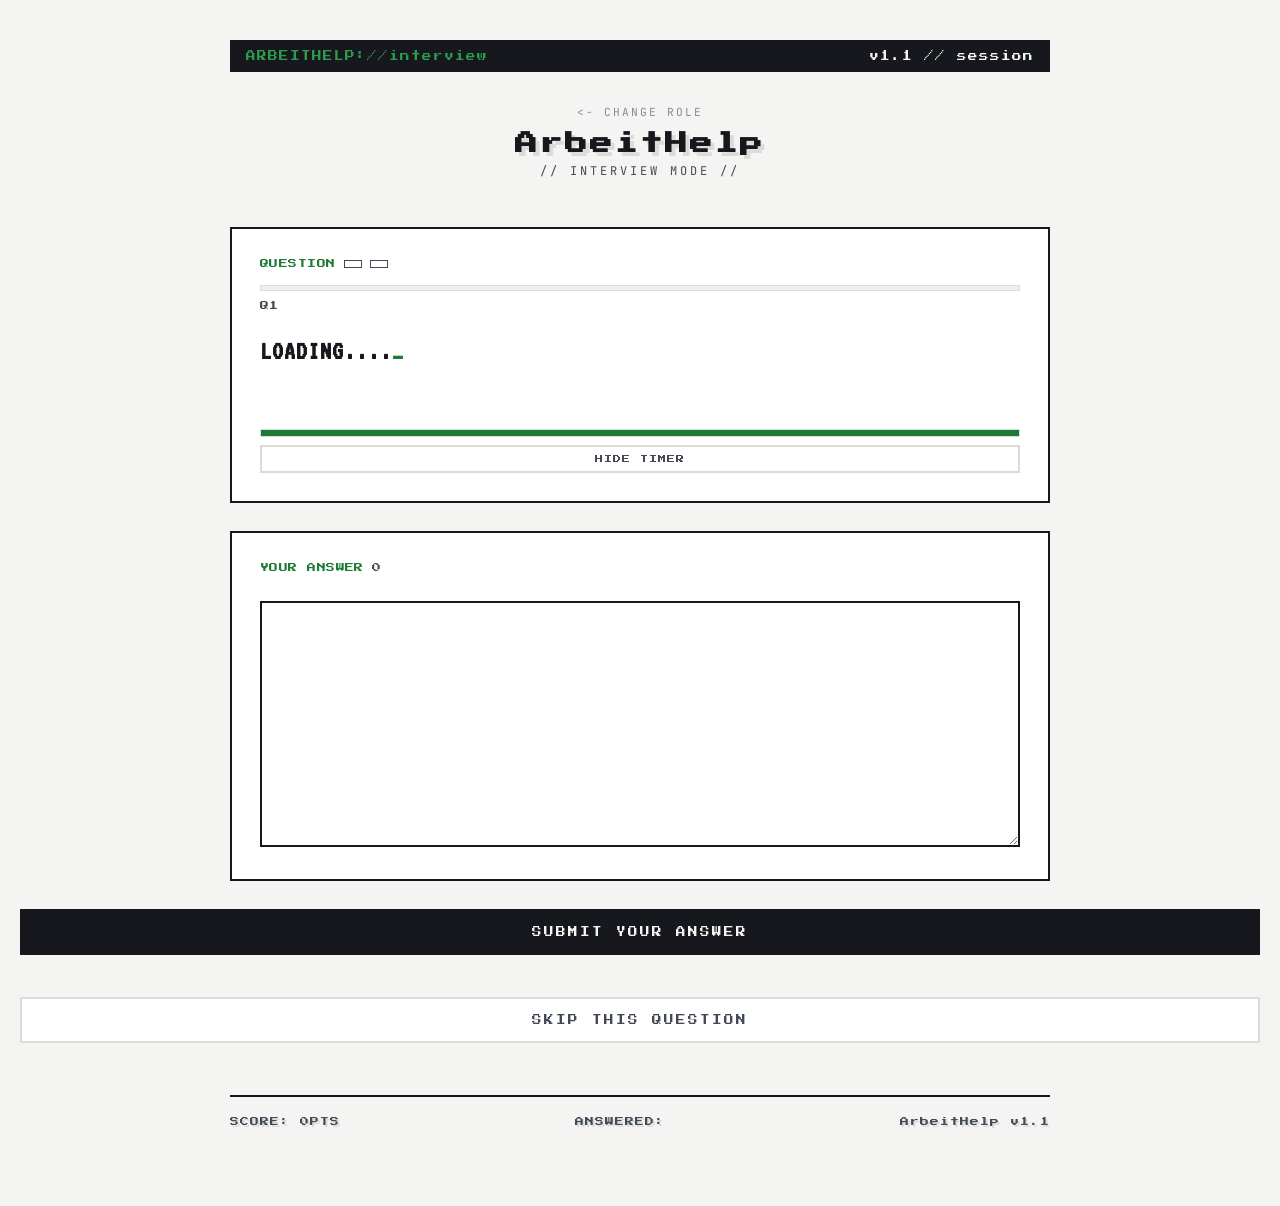
==== commit 504b3682: "Implement session end functionality, update UI for session recap, and enhance stats display" ====
--- a/static/questions.html
+++ b/static/questions.html
@@ -17,7 +17,7 @@
 
     <div class="term-bar" aria-hidden="true">
         <span>ARBEITHELP://interview</span>
-        <span class="term-bar-right">v1.0 // session</span>
+        <span class="term-bar-right">v1.1 // session</span>
     </div>
 
     <div class="header">
@@ -56,13 +56,20 @@
                 <span id="word-count">0</span>
             </span>
         </div>
+        <div id="expectation-hint" class="hidden"></div>
         <textarea id="user-answer" rows="7"
             placeholder="TYPE YOUR ANSWER HERE. BE SPECIFIC BY USING EXAMPLES AND MAKE SURE TO EXPLAIN YOUR REASONING.">
         </textarea>
     </div>
 
+    <div id="hint-box" class="hidden">
+        <div id="hint-text"></div>
+    </div>
+
     <button id="submit-btn" onclick="submitAnswer()" aria-label="SUBMIT ANSWER"> SUBMIT YOUR ANSWER</button>
     <button id="skip-btn" onclick="skipQuestion()">SKIP THIS QUESTION</button>
+    <button id="end-session-btn" class="hidden" onclick="endSession()">END SESSION</button>
+    <button id="hint-btn" class="hidden" onclick="getHint()">NEED A HINT</button>
     <button id="improve-btn" onclick="improveAnswer()" class="hidden">AI IMPROVE MY ANSWER</button>
 
     <div id="feedback-box" class="hidden">
@@ -87,9 +94,10 @@
 
     <div id="recap-box" class="hidden">
         <div class="box-label">
-            <span>SESSION RECAP</span>
+            <span>THIS SESSION'S RESULTS</span>
         </div>
         <div id="recap-list"></div>
+        <a id="view-all-stats-btn" href="stats.html" class="hidden secondary-link">View All-Time Stats →</a>
     </div>
 
     <div id="correction-modal" class="hidden">
@@ -113,7 +121,7 @@
     <div class="footer">
         <span>SCORE: <span id="score">0</span>PTS</span>
         <span>ANSWERED: <span id="q-count"></span></span>
-        <span>ArbeitHelp v1.0</span>
+        <span>ArbeitHelp v1.1</span>
     </div>
 </body>
 
--- a/static/questions.css
+++ b/static/questions.css
@@ -143,6 +143,11 @@
     border-color: var(--red);
 }
 
+#question-source.fallback_no_jd_match {
+    color: var(--red);
+    border-color: var(--red);
+}
+
 #difficulty-lvl.complete,
 #question-source.complete {
     color: var(--blue);
@@ -225,6 +230,18 @@
 @keyframes blink {0%,100%{opacity:1}  50%{opacity:0%}}
 
 /* Answer area */
+#expectation-hint {
+    font-family: 'VT323', monospace;
+    font-size: 1.05rem;
+    line-height: 1.4;
+    color: var(--muted);
+    border-left: 3px solid var(--line-strong);
+    padding-left: 10px;
+    margin-top: 6px;
+}
+
+#expectation-hint.hidden { display: none; }
+
 textarea {
     width: 100%;
     background: #fff;
@@ -243,7 +260,7 @@
 textarea:focus {border-color: var(--phosphor);}
 
 /* Buttons */
-#submit-btn, #skip-btn, #improve-btn, #next-btn {
+#submit-btn, #skip-btn, #end-session-btn, #improve-btn, #hint-btn, #next-btn {
     width: 100%;
     font-family: 'Press Start 2P', monospace;
     font-size: 0.6rem;
@@ -311,6 +328,66 @@
 
 #improve-btn.hidden { display: none; }
 
+#hint-btn {
+    border: 2px solid var(--amber);
+    background: #fff;
+    color: var(--amber);
+    margin-bottom: 14px;
+}
+
+#hint-btn:hover:not(:disabled) {
+    background: var(--amber);
+    color: #fff;
+}
+
+#hint-btn:disabled {
+    background: var(--line);
+    border-color: var(--line);
+    color: var(--muted);
+    cursor: not-allowed;
+}
+
+#hint-btn.hidden { display: none; }
+
+#end-session-btn {
+    border: 2px solid var(--line);
+    background: #fff;
+    color: var(--muted);
+    margin-bottom: 14px;
+}
+
+#end-session-btn:hover:not(:disabled) {
+    border-color: var(--red);
+    color: var(--red);
+}
+
+#end-session-btn:disabled {
+    background: var(--paper-wash);
+    color: var(--muted);
+    border-color: var(--line);
+    cursor: not-allowed;
+}
+
+#end-session-btn.hidden { display: none; }
+
+/* Hint panel */
+#hint-box {
+    width: 100%;
+    margin-bottom: 14px;
+    padding: 12px 16px;
+    border-left: 4px solid var(--amber);
+    background: #fff;
+}
+
+#hint-box.hidden { display: none; }
+
+#hint-text {
+    font-family: 'VT323', monospace;
+    font-size: 1.2rem;
+    line-height: 1.5;
+    color: var(--ink-soft);
+}
+
 /* Feedback */
 #feedback-box {
     width: 100%;
@@ -365,6 +442,25 @@
     color: var(--paper);
     margin-top: 4px;
 }
+
+#view-all-stats-btn {
+    display: block;
+    margin-top: 16px;
+    text-align: center;
+    font-family: 'JetBrains Mono', monospace;
+    font-size: 0.75rem;
+    letter-spacing: 1px;
+    color: var(--ink-soft);
+    text-decoration: none;
+    border: 1px solid var(--line);
+    padding: 10px 14px;
+    background: #fff;
+}
+#view-all-stats-btn:hover {
+    border-color: var(--ink);
+    color: var(--ink);
+}
+#view-all-stats-btn.hidden { display: none; }
 
 #next-btn:hover {
     background: var(--paper);
@@ -480,6 +576,57 @@
 .recap-pts.mid { color: var(--amber); }
 .recap-pts.bad { color: var(--red); }
 .recap-pts.skipped { color: var(--muted); }
+
+.recap-hint {
+    font-family: 'Press Start 2P', monospace;
+    font-size: 0.5rem;
+    white-space: nowrap;
+    color: var(--amber);
+    border: 1px solid var(--amber);
+    padding: 2px 4px;
+}
+
+.jd-coverage {
+    margin-top: 14px;
+    border-top: 2px solid var(--line);
+    padding-top: 12px;
+}
+
+.jd-coverage-head {
+    font-family: 'Press Start 2P', monospace;
+    font-size: 0.55rem;
+    letter-spacing: 1px;
+    color: var(--ink-soft);
+    margin-bottom: 10px;
+}
+
+.jd-row {
+    display: flex;
+    flex-wrap: wrap;
+    align-items: center;
+    gap: 6px;
+    margin-bottom: 8px;
+}
+
+.jd-label {
+    font-family: 'JetBrains Mono', monospace;
+    font-size: 0.65rem;
+    letter-spacing: 1px;
+    margin-right: 4px;
+}
+
+.jd-label.covered { color: var(--phosphor); }
+.jd-label.missed { color: var(--muted); }
+
+.jd-chip {
+    font-family: 'JetBrains Mono', monospace;
+    font-size: 0.7rem;
+    border: 1px solid;
+    padding: 2px 6px;
+}
+
+.jd-chip.covered { border-color: var(--phosphor); color: var(--phosphor); }
+.jd-chip.missed { border-color: var(--line); color: var(--muted); }
 
 .recap-qtext {
     font-size: 1.1rem;
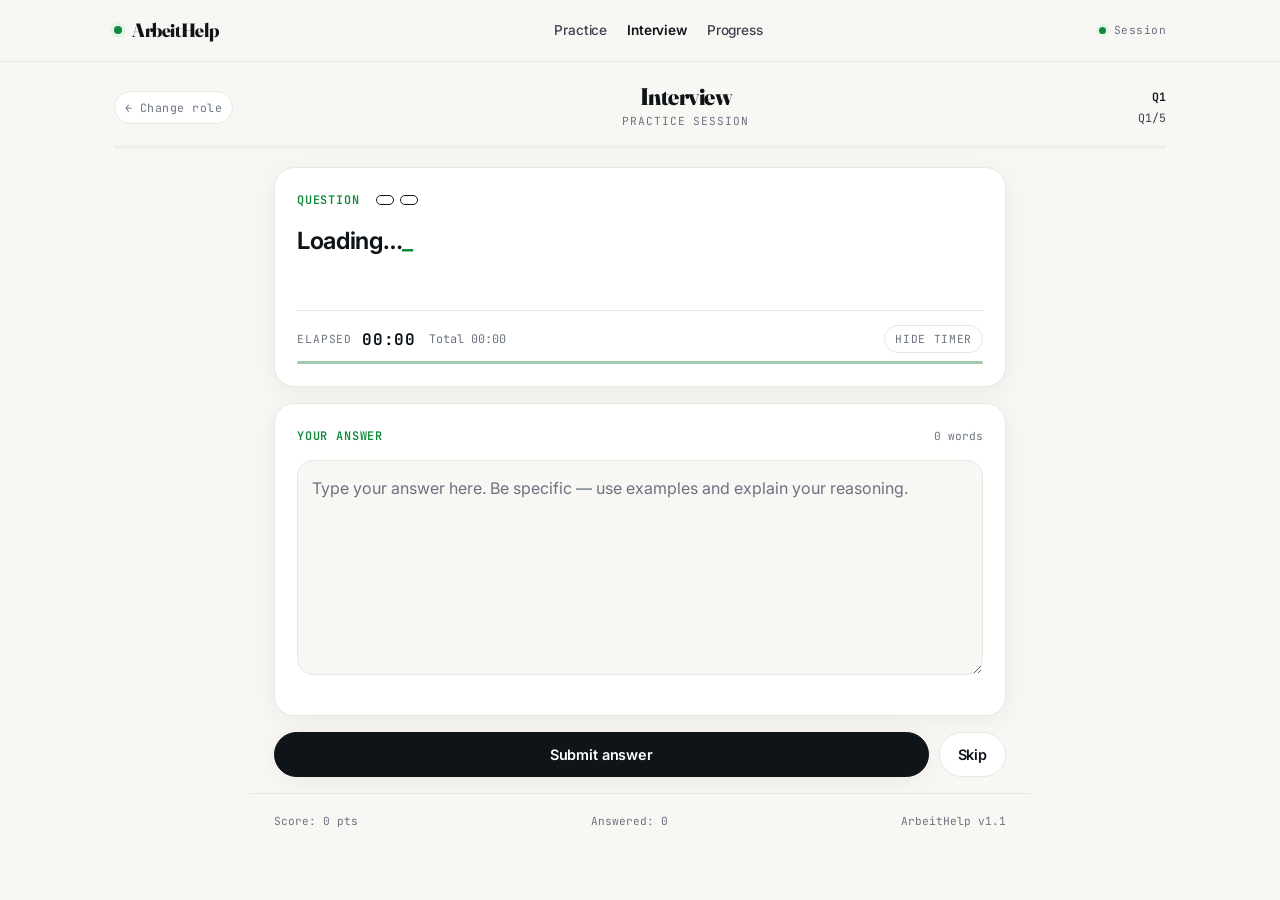
==== commit 7b991171: "docs(readme): refresh with live screenshots - replace 10 stale 178722*.png with 8 Playwright capture" ====
--- a/static/questions.html
+++ b/static/questions.html
@@ -1,128 +1,142 @@
 <!DOCTYPE html>
-
 <html lang="en">
-
 <head>
     <meta charset="UTF-8" />
     <meta name="viewport" content="width=device-width, initial-scale=1.0" />
-    <title>ArbeitHelp - AI Interviewer</title>
+    <title>ArbeitHelp — Practice</title>
     <link rel="icon" type="image/svg+xml" href="./favicon.svg">
-    <link href="https://fonts.googleapis.com/css2?family=Press+Start+2P&family=VT323&family=JetBrains+Mono:wght@400;500;700&display=swap" rel="stylesheet">
+    <link href="https://fonts.googleapis.com/css2?family=Fraunces:opsz,wght@9..144,700;9..144,800&family=Inter:wght@400;500;600;700&family=JetBrains+Mono:wght@400;500&display=swap" rel="stylesheet">
+    <link rel="stylesheet" href="./common.css">
     <link rel="stylesheet" href="./questions.css">
     <script src="./common.js" defer></script>
     <script src="./questions.js" defer></script>
 </head>
+<body>
 
-<body>
+    <nav class="site-nav" aria-label="Primary">
+        <div class="site-nav-inner">
+            <a class="site-brand" href="index.html"><span class="site-brand-dot" aria-hidden="true"></span> ArbeitHelp</a>
+            <div class="site-nav-links">
+                <a href="index.html">Practice</a>
+                <a class="active" href="questions.html">Interview</a>
+                <a href="stats.html">Progress</a>
+            </div>
+            <div class="site-nav-meta"><span class="status-dot online" aria-hidden="true"></span> Session</div>
+        </div>
+    </nav>
 
     <div class="term-bar" aria-hidden="true">
         <span>ARBEITHELP://interview</span>
         <span class="term-bar-right">v1.1 // session</span>
     </div>
 
-    <div class="header">
-        <a href="index.html" class="back"><- CHANGE ROLE</a>
-                <h1 id="role-title">ArbeitHelp</h1>
-                <p id="role-subtitle">// INTERVIEW MODE //</p>
+    <header class="practice-header">
+        <div class="practice-header-inner">
+            <a href="index.html" class="back">← Change role</a>
+            <div class="practice-title-wrap">
+                <h1 id="role-title">Interview</h1>
+                <p id="role-subtitle">Practice session</p>
+            </div>
+            <div class="practice-meta">
+                <span id="q-counter" class="q-counter">Q1</span>
+                <span id="progress-text" class="progress-text">Q1/5</span>
+            </div>
+        </div>
+        <div class="progress-rail" aria-hidden="true">
+            <div id="progress-track" class="progress-track"><div id="progress-fill" class="progress-fill"></div></div>
+        </div>
+    </header>
 
-    </div>
+    <main class="practice-main">
+        <section class="card question-card" id="question-box" aria-labelledby="role-title">
+            <div class="card-head">
+                <span class="card-kicker">Question</span>
+                <div class="badges">
+                    <span id="difficulty-lvl"></span>
+                    <span id="question-source"></span>
+                </div>
+            </div>
+            <div id="question-display" class="question-display">Loading…<span class="cursor">_</span></div>
+            <div id="timer-box" class="timer-box">
+                <div class="timer-row">
+                    <span class="timer-label">Elapsed</span>
+                    <span id="timer-display" class="timer-display">00:00</span>
+                    <span id="session-timer" class="session-timer">Total 00:00</span>
+                    <button id="hide-timer-btn" class="text-btn" onclick="hideTimer()">Hide timer</button>
+                </div>
+                <div class="timer-track"><div class="timer-fill" id="timer-fill"></div></div>
+            </div>
+        </section>
 
-    <div class="box" id="question-box">
-        <div class="box-label">
-            <span>QUESTION</span>
-            <span id="difficulty-lvl"></span>
-            <span id="question-source"></span>
-            <div id="progress-track" class="progress-track">
-                <div id="progress-fill" class="progress-fill"></div>
+        <section class="card answer-card">
+            <div class="card-head">
+                <span class="card-kicker">Your answer</span>
+                <span id="word-count-label" class="word-count-label"><span id="word-count">0</span> words</span>
             </div>
-            <span id="q-counter">Q1</span>
+            <div id="expectation-hint" class="expectation-hint hidden"></div>
+            <textarea id="user-answer" rows="7" placeholder="Type your answer here. Be specific — use examples and explain your reasoning."></textarea>
+            <div class="answer-actions">
+                <button id="hint-btn" class="btn-ghost small hidden" onclick="getHint()">Need a hint</button>
+                <span style="flex:1"></span>
+            </div>
+            <div id="hint-box" class="hint-box hidden"><div id="hint-text"></div></div>
+        </section>
+
+        <div class="action-bar">
+            <button id="submit-btn" class="btn-primary" onclick="submitAnswer()" aria-label="Submit answer">Submit answer</button>
+            <button id="skip-btn" class="btn-ghost" onclick="skipQuestion()">Skip</button>
+            <button id="end-session-btn" class="btn-ghost hidden" onclick="endSession()">End session</button>
+            <button id="improve-btn" class="btn-ghost hidden" onclick="improveAnswer()">AI improve</button>
         </div>
-        <div id="question-display">
-            LOADING....<span class="cursor">_</span>
-        </div>
-        <div id="timer-box">
-            <span id="timer-display"> </span>
-            <div class="timer-track">
-                <div class="timer-fill" id="timer-fill"></div>
+
+        <section id="feedback-box" class="card feedback-card hidden" aria-live="polite">
+            <div class="card-head">
+                <span class="card-kicker">Feedback</span>
+                <span id="score-display" class="score-display"></span>
             </div>
-            <button id="hide-timer-btn" class="hide-timer-btn" onclick="hideTimer()">HIDE TIMER</button>
-        </div>
-    </div>
+            <span id="rating-label" class="rating-label"></span>
+            <div id="feedback-text" class="feedback-text"></div>
+            <div id="feedback-breakdown" class="feedback-breakdown"></div>
+            <button id="model-answer-btn" class="btn-ghost small hidden" onclick="showModelAnswer()">Show model answer</button>
+            <div id="model-answer-box" class="hidden">
+                <div class="model-answer-head">Model answer</div>
+                <div id="model-answer-text"></div>
+            </div>
+            <button id="next-btn" class="btn-primary" onclick="nextQuestion()">Next question →</button>
+        </section>
 
-    <div class="box">
-        <div class="box-label">
-            <span>YOUR ANSWER</span>
-            <span id="word-count-label">
-                <span id="word-count">0</span>
-            </span>
-        </div>
-        <div id="expectation-hint" class="hidden"></div>
-        <textarea id="user-answer" rows="7"
-            placeholder="TYPE YOUR ANSWER HERE. BE SPECIFIC BY USING EXAMPLES AND MAKE SURE TO EXPLAIN YOUR REASONING.">
-        </textarea>
-    </div>
+        <section id="recap-box" class="card recap-card hidden">
+            <div class="card-head">
+                <span class="card-kicker">This session's results</span>
+                <button id="copy-recap-btn" class="text-btn hidden" onclick="copyRecap()" type="button">Copy summary</button>
+            </div>
+            <div id="recap-list"></div>
+            <a id="view-all-stats-btn" href="stats.html" class="hidden secondary-link">View all-time stats →</a>
+        </section>
+    </main>
 
-    <div id="hint-box" class="hidden">
-        <div id="hint-text"></div>
-    </div>
-
-    <button id="submit-btn" onclick="submitAnswer()" aria-label="SUBMIT ANSWER"> SUBMIT YOUR ANSWER</button>
-    <button id="skip-btn" onclick="skipQuestion()">SKIP THIS QUESTION</button>
-    <button id="end-session-btn" class="hidden" onclick="endSession()">END SESSION</button>
-    <button id="hint-btn" class="hidden" onclick="getHint()">NEED A HINT</button>
-    <button id="improve-btn" onclick="improveAnswer()" class="hidden">AI IMPROVE MY ANSWER</button>
-
-    <div id="feedback-box" class="hidden">
-        <div class="box-label">
-            <span>AI FEEDBACK</span>
-            <span id="score-display"></span>
-        </div>
-        <div id="rating-bar">
-            <span id="rating-label"></span>
-
-        </div>
-        <div id="feedback-text"></div>
-        <div id="feedback-breakdown"></div>
-        <button id="model-answer-btn" class="hidden" onclick="showModelAnswer()">SHOW MODEL ANSWER</button>
-        <div id="model-answer-box" class="hidden">
-            <div class="model-answer-head">MODEL ANSWER</div>
-            <div id="model-answer-text"></div>
-        </div>
-        <button id="next-btn" onclick="nextQuestion()">NEXT QUESTION -></button>
-
-    </div>
-
-    <div id="recap-box" class="hidden">
-        <div class="box-label">
-            <span>THIS SESSION'S RESULTS</span>
-        </div>
-        <div id="recap-list"></div>
-        <a id="view-all-stats-btn" href="stats.html" class="hidden secondary-link">View All-Time Stats →</a>
-    </div>
-
-    <div id="correction-modal" class="hidden">
+    <div id="correction-modal" class="hidden" role="dialog" aria-modal="true">
         <div class="modal-overlay" onclick="closeCorrection()"></div>
         <div class="modal-content">
             <div class="modal-header">
-                <h3>AI IMPROVED ANSWER</h3>
-                <button class="modal-close" onclick="closeCorrection()">&times;</button>
+                <h3>Improved answer</h3>
+                <button class="modal-close" onclick="closeCorrection()" aria-label="Close">×</button>
             </div>
             <div class="modal-body">
                 <div id="correction-explanation"></div>
                 <div id="correction-diff"></div>
             </div>
             <div class="modal-footer">
-                <button onclick="closeCorrection()">CANCEL</button>
-                <button id="apply-correction" onclick="applyCorrection()">APPLY IMPROVEMENT</button>
+                <button class="btn-ghost" onclick="closeCorrection()">Cancel</button>
+                <button id="apply-correction" class="btn-primary" onclick="applyCorrection()">Apply improvement</button>
             </div>
         </div>
     </div>
 
-    <div class="footer">
-        <span>SCORE: <span id="score">0</span>PTS</span>
-        <span>ANSWERED: <span id="q-count"></span></span>
+    <footer class="practice-footer">
+        <span>Score: <span id="score">0</span> pts</span>
+        <span>Answered: <span id="q-count">0</span></span>
         <span>ArbeitHelp v1.1</span>
-    </div>
+    </footer>
 </body>
-
 </html>
--- a/static/common.css
+++ b/static/common.css
@@ -0,0 +1,107 @@
+/* ArbeitHelp — shared tokens + nav (deduplicated from 3 files) */
+:root {
+    --bg: #F8F7F4;
+    --surface: #FFFFFF;
+    --surface-2: #EFF0EB;
+    --ink: #0F1419;
+    --ink-soft: #3A424E;
+    --muted: #6B7280;
+    --line: #E6E8E0;
+    --accent: #0E8A3A;
+    --accent-wash: #E6F3E8;
+    --hazard: #C98A00;
+    --hazard-wash: #FFF4D6;
+    --error: #DC2626;
+    --blue: #2563EB;
+    --r-sm: 10px;
+    --r-md: 16px;
+    --r-lg: 20px;
+    --shadow-card: 0 4px 24px rgba(15,20,25,0.06);
+    --shadow-pop: 0 12px 32px rgba(15,20,25,0.10);
+    --ease: cubic-bezier(.22,1,.36,1);
+}
+
+* { margin: 0; padding: 0; box-sizing: border-box; }
+.hidden { display: none !important; }
+html { scroll-behavior: smooth; }
+body {
+    background: var(--bg);
+    color: var(--ink);
+    font-family: 'Inter', system-ui, -apple-system, Segoe UI, Roboto, sans-serif;
+    font-size: 16px;
+    line-height: 1.70;
+    min-height: 100vh;
+    display: flex;
+    flex-direction: column;
+    align-items: center;
+    padding: 0 0 64px;
+    -webkit-font-smoothing: antialiased;
+    text-rendering: optimizeLegibility;
+}
+
+.term-bar { display: none !important; }
+
+/* Site nav — shared across index / questions / stats */
+.site-nav {
+    position: sticky;
+    top: 0;
+    z-index: 50;
+    width: 100%;
+    background: rgba(248,247,244,0.85);
+    backdrop-filter: blur(10px);
+    border-bottom: 1px solid var(--line);
+    display: flex;
+    justify-content: center;
+}
+.site-nav-inner {
+    width: 100%;
+    max-width: 1100px;
+    display: flex;
+    align-items: center;
+    justify-content: space-between;
+    padding: 14px 24px;
+    gap: 16px;
+}
+.site-brand {
+    font-family: 'Fraunces', serif;
+    font-variation-settings: 'opsz' 144;
+    font-weight: 800;
+    font-size: 1.2rem;
+    letter-spacing: -0.02em;
+    color: var(--ink);
+    text-decoration: none;
+    display: flex;
+    align-items: center;
+    gap: 10px;
+}
+.site-brand-dot {
+    width: 8px; height: 8px; border-radius: 50%;
+    background: var(--accent);
+    box-shadow: 0 0 0 4px var(--accent-wash);
+    flex-shrink: 0;
+}
+.site-nav-links { display: flex; gap: 20px; align-items: center; }
+.site-nav-links a {
+    font-size: 0.85rem;
+    font-weight: 500;
+    color: var(--ink-soft);
+    text-decoration: none;
+    letter-spacing: -0.01em;
+}
+.site-nav-links a:hover, .site-nav-links a.active { color: var(--ink); font-weight: 600; }
+.site-nav-meta {
+    font-family: 'JetBrains Mono', monospace;
+    font-size: 0.7rem;
+    color: var(--muted);
+    letter-spacing: 0.04em;
+    display: flex;
+    align-items: center;
+    gap: 8px;
+}
+.status-dot { width: 7px; height: 7px; border-radius: 50%; background: var(--muted); }
+.status-dot.online { background: var(--accent); box-shadow: 0 0 0 3px var(--accent-wash); }
+
+:focus-visible { outline: 3px solid var(--accent); outline-offset: 2px; }
+@keyframes blink { from,to{opacity:1} 50%{opacity:0} }
+@media (max-width: 600px) { .site-nav-inner { padding: 12px 16px; } }
+@media (prefers-reduced-motion: reduce) { .cursor, .typewriter-cursor { animation: none !important; } }
--- a/static/questions.css
+++ b/static/questions.css
@@ -1,941 +1,217 @@
-@import url('https://fonts.googleapis.com/css2?family=Press+Start+2P&family=VT323:wght@400&family=JetBrains+Mono:wght@400;500;700&display=swap');
-
-:root {
-    --paper: #f4f5f2;
-    --paper-wash: #eef0ec;
-    --ink: #16181d;
-    --ink-soft: #434a55;
-    --muted: #858b95;
-    --line: #d9dcd7;
-    --line-strong: #16181d;
-    --phosphor: #1e7a34;
-    --phosphor-bright: #2b9c4a;
-    --phosphor-wash: #e7f3ea;
-    --blue: #2563eb;
-    --amber: #b88600;
-    --red: #c0352b;
-}
-
-/* Universal reset */
-* {margin: 0; padding: 0; box-sizing: border-box}
-
-body {
-    background: var(--paper);
-    color: var(--ink);
-    font-family: 'VT323', monospace;
-    font-size: 1.25rem;
-    min-height: 100vh;
-    display: flex;
-    flex-direction: column;
-    align-items: center;
-    padding: 40px 20px 80px;
-    gap: 28px;
-}
-
-/* Terminal window chrome */
-.term-bar {
-    width: 100%;
-    max-width: 820px;
-    display: flex;
-    justify-content: space-between;
-    align-items: center;
-    padding: 9px 14px;
-    background: var(--ink);
-    color: var(--phosphor-bright);
-    font-family: 'Press Start 2P', monospace;
-    font-size: 0.6rem;
-    letter-spacing: 1px;
-    border: 2px solid var(--ink);
-}
-
-.term-bar-right {
-    color: var(--paper);
-}
-
-.header {
-    text-align: center;
-    margin-bottom: 8px;
-    width: 100%;
-    max-width: 820px;
-}
-
-.header h1 {
-    font-family: 'Press Start 2P', monospace;
-    font-size: clamp(0.9rem, 3vw, 1.4rem);
-    letter-spacing: 3px;
-    text-shadow: 4px 4px 0 var(--line);
-    margin-bottom: 8px;
-}
-
-.header p {
-    font-family: 'JetBrains Mono', monospace;
-    font-size: 0.75rem;
-    color: var(--ink-soft);
-    letter-spacing: 3px;
-    margin-bottom: 12px;
-}
-
+/* ArbeitHelp — page: practice (tokens/nav in common.css) */
+
+/* Header */
+.practice-header {
+    width: 100%; max-width: 1100px; padding: 22px 24px 0;
+}
+.practice-header-inner {
+    display: flex; align-items: center; justify-content: space-between; gap: 16px; margin-bottom: 14px;
+}
 .back {
-    font-family: 'JetBrains Mono', monospace;
-    font-size: 0.7rem;
-    color: var(--muted);
-    text-decoration: none;
-    letter-spacing: 2px;
-    display: inline-block;
-    margin-bottom: 14px;
-}
-
-.back:hover {color: var(--ink);}
-
-.header, .box, #feedback-box, .footer {
-    max-width: 820px;
-}
-
-.box {
-    width: 100%;
-    border: 2px solid var(--line-strong);
-    background: #fff;
-    padding: 28px;
-}
-
-.box-label {
-    font-family: 'Press Start 2P', monospace;
-    font-size: 0.55rem;
-    line-height: 1.6;
-    letter-spacing: 0.05em;
-    color: var(--ink-soft);
-    margin-bottom: 16px;
-    display: flex;
-    flex-wrap: wrap;
-    align-items: center;
-    gap: 8px;
-}
-
-.box-label > span:first-child {
-    color: var(--phosphor);
-    font-size: 0.55rem;
-}
-
-/* Status badges */
+    font-family: 'JetBrains Mono', monospace; font-size: 0.72rem; letter-spacing: 0.04em;
+    color: var(--muted); text-decoration: none; padding: 6px 10px; border: 1px solid var(--line); border-radius: 999px; background: var(--surface);
+}
+.back:hover { color: var(--ink); border-color: var(--ink-soft); }
+.practice-title-wrap { text-align: center; flex: 1; }
+.practice-title-wrap h1 {
+    font-family: 'Fraunces', serif; font-variation-settings: 'opsz' 144; font-weight: 800;
+    font-size: clamp(1.1rem, 2.2vw, 1.5rem); letter-spacing: -0.02em; line-height: 1.1;
+}
+.practice-title-wrap p { font-family: 'JetBrains Mono', monospace; font-size: 0.7rem; letter-spacing: 0.08em; color: var(--muted); text-transform: uppercase; margin-top: 2px; }
+.practice-meta { display: flex; flex-direction: column; align-items: flex-end; gap: 2px; font-family: 'JetBrains Mono', monospace; font-size: 0.72rem; color: var(--ink-soft); }
+.q-counter { font-weight: 600; color: var(--ink); }
+.progress-rail { width: 100%; }
+.progress-track { width: 100%; height: 4px; background: var(--surface-2); border-radius: 999px; overflow: hidden; }
+.progress-fill { height: 100%; width: 0%; background: var(--accent); transition: width 0.45s var(--ease); border-radius: 999px; }
+
+/* Main */
+.practice-main {
+    width: 100%; max-width: 780px; padding: 18px 24px 0; display: flex; flex-direction: column; gap: 16px;
+}
+
+/* Cards */
+.card {
+    background: var(--surface); border: 1px solid var(--line); border-radius: var(--r-lg);
+    padding: 22px; box-shadow: var(--shadow-card);
+}
+.card-head {
+    display: flex; align-items: center; gap: 10px; flex-wrap: wrap; margin-bottom: 14px;
+}
+.card-kicker {
+    font-family: 'JetBrains Mono', monospace; font-size: 0.74rem; letter-spacing: 0.07em; text-transform: uppercase;
+    color: var(--accent); font-weight: 600;
+}
+.badges { display: flex; gap: 6px; flex-wrap: wrap; margin-left: 6px; }
 #difficulty-lvl, #question-source {
-    padding: 3px 8px;
-    border: 1px solid;
-    font-size: 0.5rem;
-    letter-spacing: 1px;
-    display: inline-block;
-    text-transform: uppercase;
-}
-
-#difficulty-lvl.easy,
-#question-source.ai {
-    color: var(--phosphor);
-    border-color: var(--phosphor);
-}
-
-#difficulty-lvl.medium,
-#question-source.fallback {
-    color: var(--amber);
-    border-color: var(--amber);
-}
-
-#difficulty-lvl.hard {
-    color: var(--red);
-    border-color: var(--red);
-}
-
-#question-source.fallback_no_jd_match {
-    color: var(--red);
-    border-color: var(--red);
-}
-
-#difficulty-lvl.complete,
-#question-source.complete {
-    color: var(--blue);
-    border-color: var(--blue);
-}
-
-#question-display {
-    font-size: 1.7rem;
-    line-height: 1.6;
-    font-weight: bold;
-    margin-bottom: 20px;
-    color: var(--ink);
-    min-height: 80px;
-    letter-spacing: 1px;
-}
-
-/* Timer */
-#timer-box {
-    margin-top: 4px;
-}
-
-#timer-display {
-    font-family: 'Press Start 2P', monospace;
-    font-size: 1.8rem;
-    color: var(--phosphor);
-    letter-spacing: 2px;
-    display: block;
-    margin-bottom: 10px;
-    text-align: center;
-}
-
-#timer-display.warning {
-    color: var(--amber);
-}
-
-#timer-display.critical {
-    color: var(--red);
-}
-
-.timer-track {
-    width: 100%;
-    height: 8px;
-    background: var(--paper-wash);
-    border: 1px solid var(--line);
-    margin-top: 6px;
-}
-
-.timer-fill {
-    height: 100%;
-    width: 100%;
-    background: var(--phosphor);
-    transition: width 1s linear, background 0.3s;
-}
-
-.timer-fill.warning {
-    background: var(--amber);
-}
-
-.timer-fill.critical {
-    background: var(--red);
-}
-
-.progress-track {
-    width: 100%;
-    height: 6px;
-    background: var(--paper-wash);
-    border: 1px solid var(--line);
-    margin-top: 6px;
-    overflow: hidden;
-}
-
-.progress-fill {
-    height: 100%;
-    width: 0%;
-    background: var(--phosphor);
-    transition: width 0.5s ease;
-}
-
-.cursor {display: inline-block; color: var(--phosphor); animation: blink 1s step-end infinite;}
-@keyframes blink {0%,100%{opacity:1}  50%{opacity:0%}}
-
-/* Answer area */
-#expectation-hint {
-    font-family: 'VT323', monospace;
-    font-size: 1.05rem;
-    line-height: 1.4;
-    color: var(--muted);
-    border-left: 3px solid var(--line-strong);
-    padding-left: 10px;
-    margin-top: 6px;
-}
-
-#expectation-hint.hidden { display: none; }
-
+    font-family: 'JetBrains Mono', monospace; font-size: 0.65rem; letter-spacing: 0.06em;
+    padding: 4px 8px; border-radius: 999px; border: 1px solid; text-transform: uppercase; font-weight: 600;
+}
+#difficulty-lvl.easy, #question-source.ai { color: var(--accent); background: var(--accent-wash); border-color: #cfe8d3; }
+#difficulty-lvl.medium, #question-source.fallback { color: #7a5a00; background: var(--hazard-wash); border-color: #f0d48a; }
+#difficulty-lvl.hard { color: var(--error); background: #FEF2F2; border-color: #fecaca; }
+#question-source.fallback_no_jd_match { color: var(--error); background: #FEF2F2; border-color: #fecaca; }
+#difficulty-lvl.complete, #question-source.complete { color: var(--blue); background: #EFF6FF; border-color: #bfdbfe; }
+
+.question-display {
+    font-family: 'Inter', sans-serif; font-weight: 650;
+    font-size: clamp(1.18rem, 2.3vw, 1.48rem); line-height: 1.42; letter-spacing: -0.015em; color: var(--ink);
+    min-height: 72px; margin-bottom: 14px; max-width: 68ch;
+}
+.cursor { color: var(--accent); animation: blink 1s step-end infinite; }
+
+/* Timer — elapsed (count-up) */
+.timer-box { margin-top: 4px; padding-top: 14px; border-top: 1px solid var(--line); }
+.timer-row { display: flex; align-items: center; gap: 10px; margin-bottom: 8px; flex-wrap: wrap; }
+.timer-label { font-family: 'JetBrains Mono', monospace; font-size: 0.70rem; letter-spacing: 0.08em; text-transform: uppercase; color: var(--muted); }
+.timer-display { font-family: 'JetBrains Mono', monospace; font-size: 1rem; font-weight: 700; letter-spacing: 0.04em; color: var(--ink); }
+.session-timer { font-family: 'JetBrains Mono', monospace; font-size: 0.74rem; color: var(--muted); margin-left: 4px; }
+#session-timer { margin-right: auto; }
+.text-btn {
+    font-family: 'JetBrains Mono', monospace; font-size: 0.70rem; letter-spacing: 0.06em; text-transform: uppercase;
+    color: var(--muted); background: none; border: 1px solid var(--line); padding: 6px 10px; border-radius: 999px; cursor: pointer;
+}
+.text-btn:hover { color: var(--ink); border-color: var(--ink-soft); }
+#timer-box.timer-hidden #timer-display, #timer-box.timer-hidden .timer-track, #timer-box.timer-hidden .timer-label, #timer-box.timer-hidden .session-timer { display: none; }
+.timer-track { height: 3px; background: var(--surface-2); border-radius: 999px; overflow: hidden; }
+.timer-fill { height: 100%; width: 100%; background: var(--accent); opacity: 0.35; }
+
+/* Answer */
+.expectation-hint {
+    font-family: 'Inter', sans-serif; font-size: 0.92rem; line-height: 1.55; color: var(--ink-soft);
+    background: var(--bg); border: 1px solid var(--line); border-left: 3px solid var(--accent);
+    padding: 10px 12px; border-radius: var(--r-sm); margin-bottom: 12px;
+}
+.expectation-hint.hidden { display: none; }
+.word-count-label { margin-left: auto; font-family: 'JetBrains Mono', monospace; font-size: 0.7rem; color: var(--muted); }
+.word-count-label.good { color: var(--accent); font-weight: 600; }
 textarea {
-    width: 100%;
-    background: #fff;
-    border: 2px solid var(--line-strong);
-    color: var(--ink);
-    font-family: 'VT323', monospace;
-    font-size: 1.25rem;
-    line-height: 1.5;
-    padding: 16px;
-    resize: vertical;
-    outline: none;
-    margin-top: 10px;
-}
-
-textarea::placeholder {color: var(--muted);}
-textarea:focus {border-color: var(--phosphor);}
-
-/* Buttons */
-#submit-btn, #skip-btn, #end-session-btn, #improve-btn, #hint-btn, #next-btn {
-    width: 100%;
-    font-family: 'Press Start 2P', monospace;
-    font-size: 0.6rem;
-    letter-spacing: 2px;
-    padding: 16px;
-    cursor: pointer;
-    transition: background 0.12s, color 0.12s, border-color 0.12s;
-}
-
-#submit-btn {
-    border: 2px solid var(--line-strong);
-    background: var(--ink);
-    color: var(--paper);
-    margin-bottom: 14px;
-}
-
-#submit-btn:hover:not(:disabled) {
-    background: var(--paper);
-    color: var(--ink);
-}
-
-#submit-btn:disabled {
-    background: var(--paper-wash);
-    color: var(--muted);
-    border-color: var(--line);
-    cursor: not-allowed;
-}
-
-#skip-btn {
-    border: 2px solid var(--line);
-    background: #fff;
-    color: var(--ink-soft);
-    margin-bottom: 14px;
-}
-
-#skip-btn:hover:not(:disabled) {
-    border-color: var(--line-strong);
-    color: var(--ink);
-}
-
-#skip-btn:disabled {
-    background: var(--paper-wash);
-    color: var(--muted);
-    cursor: not-allowed;
-}
-
-#improve-btn {
-    border: 2px solid var(--phosphor);
-    background: var(--phosphor);
+    width: 100%; background: var(--bg); border: 1px solid var(--line); border-radius: var(--r-md);
+    color: var(--ink); font-family: 'Inter', sans-serif; font-size: 1rem; line-height: 1.65;
+    padding: 14px; resize: vertical; outline: none; transition: border-color 0.14s, box-shadow 0.14s;
+}
+textarea::placeholder { color: var(--muted); }
+textarea:focus { border-color: var(--accent); box-shadow: 0 0 0 3px var(--accent-wash); background: var(--surface); }
+.answer-actions { display: flex; gap: 8px; margin-top: 10px; }
+.hint-box { margin-top: 12px; padding: 12px 14px; border-left: 3px solid var(--hazard); background: var(--hazard-wash); border-radius: var(--r-sm); }
+.hint-box.hidden { display: none; }
+#hint-text { font-size: 0.92rem; line-height: 1.55; color: #5a4100; }
+
+/* Action bar */
+.action-bar { display: flex; gap: 10px; flex-wrap: wrap; }
+.action-bar .btn-primary { flex: 1; min-width: 180px; }
+.btn-primary, .btn-ghost {
+    display: inline-flex; align-items: center; justify-content: center; gap: 8px;
+    font-family: 'Inter', sans-serif; font-weight: 600; font-size: 0.9rem; letter-spacing: -0.01em;
+    padding: 13px 18px; border-radius: 999px; cursor: pointer; border: 1px solid transparent;
+    transition: transform 0.14s var(--ease), background 0.14s, color 0.14s, border-color 0.14s, box-shadow 0.14s;
+}
+.btn-primary { background: var(--ink); color: #fff; border-color: var(--ink); box-shadow: var(--shadow-card); }
+.btn-primary:hover:not(:disabled) { background: #1a2129; transform: translateY(-1px); box-shadow: var(--shadow-pop); }
+.btn-primary:disabled { background: var(--surface-2); color: var(--muted); border-color: var(--line); cursor: not-allowed; box-shadow: none; transform: none; }
+.btn-ghost { background: var(--surface); color: var(--ink); border-color: var(--line); }
+.btn-ghost:hover:not(:disabled) { border-color: var(--ink); }
+.btn-ghost:disabled { opacity: 0.6; cursor: not-allowed; }
+.btn-ghost.small { padding: 9px 14px; font-size: 0.82rem; }
+.btn-ghost.hidden, .btn-primary.hidden { display: none; }
+#end-session-btn {
+    background: var(--error);
     color: #fff;
-    margin-bottom: 14px;
-}
-
-#improve-btn:hover:not(:disabled) {
-    background: var(--paper);
-    color: var(--phosphor);
-}
-
-#improve-btn:disabled {
-    background: var(--line);
-    border-color: var(--line);
-    color: var(--muted);
-    cursor: not-allowed;
-}
-
-#improve-btn.hidden { display: none; }
-
-#hint-btn {
-    border: 2px solid var(--amber);
-    background: #fff;
-    color: var(--amber);
-    margin-bottom: 14px;
-}
-
-#hint-btn:hover:not(:disabled) {
-    background: var(--amber);
+    border-color: var(--error);
+    font-weight: 700;
+    box-shadow: 0 2px 10px rgba(220,38,38,0.18);
+}
+#end-session-btn:hover:not(:disabled) {
+    background: #B91C1C;
+    border-color: #B91C1C;
     color: #fff;
-}
-
-#hint-btn:disabled {
-    background: var(--line);
-    border-color: var(--line);
-    color: var(--muted);
-    cursor: not-allowed;
-}
-
-#hint-btn.hidden { display: none; }
-
-#end-session-btn {
-    border: 2px solid var(--line);
-    background: #fff;
-    color: var(--muted);
-    margin-bottom: 14px;
-}
-
-#end-session-btn:hover:not(:disabled) {
-    border-color: var(--red);
-    color: var(--red);
-}
-
-#end-session-btn:disabled {
-    background: var(--paper-wash);
-    color: var(--muted);
-    border-color: var(--line);
-    cursor: not-allowed;
-}
-
-#end-session-btn.hidden { display: none; }
-
-/* Hint panel */
-#hint-box {
-    width: 100%;
-    margin-bottom: 14px;
-    padding: 12px 16px;
-    border-left: 4px solid var(--amber);
-    background: #fff;
-}
-
-#hint-box.hidden { display: none; }
-
-#hint-text {
-    font-family: 'VT323', monospace;
-    font-size: 1.2rem;
-    line-height: 1.5;
-    color: var(--ink-soft);
-}
+    transform: translateY(-1px);
+    box-shadow: 0 4px 16px rgba(220,38,38,0.28);
+}
+#end-session-btn:active:not(:disabled) { transform: translateY(0); box-shadow: 0 2px 10px rgba(220,38,38,0.18); }
 
 /* Feedback */
-#feedback-box {
-    width: 100%;
-    border: 2px solid var(--line-strong);
-    border-left: 6px solid var(--phosphor);
-    padding: 24px 28px;
-    background: #fff;
-}
-
-#feedback-box.hidden { display: none; }
-
-#feedback-text {
-    font-family: 'VT323', monospace;
-    font-size: 1.3rem;
-    letter-spacing: 0.5px;
-    line-height: 1.6;
-    color: var(--ink);
-    margin-bottom: 12px;
-}
-
-#feedback-text.loading {color: var(--muted); font-style: italic;}
-
-#feedback-breakdown {
-    font-family: 'JetBrains Mono', monospace;
-    font-size: 0.8rem;
-    line-height: 1.7;
-    color: var(--ink-soft);
-    margin-bottom: 16px;
-    white-space: pre-wrap;
-}
-
-#score-display {
-    font-family: 'Press Start 2P', monospace;
-    font-size: 0.7rem;
-    color: var(--phosphor);
-    letter-spacing: 1px;
-    margin-bottom: 8px;
-}
-
-#rating-label {
-    font-family: 'Press Start 2P', monospace;
-    font-size: 0.55rem;
-    letter-spacing: 1px;
-    color: var(--ink-soft);
-    margin-bottom: 12px;
-    display: block;
-}
-
-#next-btn {
-    border: 2px solid var(--line-strong);
-    background: var(--ink);
-    color: var(--paper);
-    margin-top: 4px;
-}
-
-#view-all-stats-btn {
-    display: block;
-    margin-top: 16px;
-    text-align: center;
-    font-family: 'JetBrains Mono', monospace;
-    font-size: 0.75rem;
-    letter-spacing: 1px;
-    color: var(--ink-soft);
-    text-decoration: none;
-    border: 1px solid var(--line);
-    padding: 10px 14px;
-    background: #fff;
-}
-#view-all-stats-btn:hover {
-    border-color: var(--ink);
-    color: var(--ink);
-}
-#view-all-stats-btn.hidden { display: none; }
-
-#next-btn:hover {
-    background: var(--paper);
-    color: var(--ink);
-}
-
-/* Model answer */
-#model-answer-btn {
-    width: 100%;
-    border: 2px solid var(--blue);
-    background: #fff;
-    color: var(--blue);
-    font-family: 'Press Start 2P', monospace;
-    font-size: 0.55rem;
-    letter-spacing: 2px;
-    padding: 12px;
-    cursor: pointer;
-    margin-bottom: 14px;
-    transition: background 0.12s, color 0.12s;
-}
-
-#model-answer-btn:hover:not(:disabled) {
-    background: var(--blue);
-    color: #fff;
-}
-
-#model-answer-btn:disabled {
-    background: var(--paper-wash);
-    border-color: var(--line);
-    color: var(--muted);
-    cursor: wait;
-}
-
-#model-answer-btn.hidden { display: none; }
-
-#model-answer-box {
-    background: var(--paper);
-    border: 1px solid var(--line);
-    border-left: 4px solid var(--blue);
-    padding: 14px 16px;
-    margin-bottom: 14px;
-}
-
+.feedback-card { border-left: 4px solid var(--accent); }
+.feedback-card.hidden { display: none; }
+.feedback-text { font-size: 1rem; line-height: 1.6; color: var(--ink); margin-bottom: 10px; }
+.feedback-text.loading { color: var(--muted); font-style: italic; }
+.feedback-breakdown { font-family: 'JetBrains Mono', monospace; font-size: 0.76rem; line-height: 1.65; color: var(--ink-soft); margin-bottom: 14px; white-space: pre-wrap; }
+.score-display { margin-left: auto; font-family: 'JetBrains Mono', monospace; font-size: 0.78rem; font-weight: 700; color: var(--accent); }
+.rating-label { font-family: 'JetBrains Mono', monospace; font-size: 0.68rem; letter-spacing: 0.08em; text-transform: uppercase; color: var(--muted); display: block; margin-bottom: 10px; }
+#model-answer-btn { margin-bottom: 12px; }
+#model-answer-box { background: var(--bg); border: 1px solid var(--line); border-left: 3px solid var(--blue); padding: 14px; border-radius: var(--r-sm); margin-bottom: 12px; }
 #model-answer-box.hidden { display: none; }
-
-.model-answer-head {
-    font-family: 'Press Start 2P', monospace;
-    font-size: 0.5rem;
-    letter-spacing: 1px;
-    color: var(--blue);
-    margin-bottom: 10px;
-}
-
-#model-answer-text {
-    font-size: 1.15rem;
-    line-height: 1.6;
-    color: var(--ink);
-    white-space: pre-wrap;
-}
-
-/* Session recap */
-#recap-box {
-    width: 100%;
-    max-width: 820px;
-    border: 2px solid var(--line-strong);
-    background: #fff;
-    padding: 24px 28px;
-}
-
-#recap-box.hidden { display: none; }
-
-.recap-item {
-    border: 1px solid var(--line);
-    border-left: 4px solid var(--phosphor);
-    padding: 12px 16px;
-    margin-bottom: 12px;
-    background: var(--paper);
-}
-
-.recap-head {
-    display: flex;
-    justify-content: space-between;
-    align-items: center;
-    gap: 10px;
-    margin-bottom: 6px;
-    flex-wrap: wrap;
-}
-
-.recap-qnum {
-    font-family: 'Press Start 2P', monospace;
-    font-size: 0.55rem;
-    color: var(--ink);
-}
-
-.recap-topic {
-    font-family: 'JetBrains Mono', monospace;
-    font-size: 0.7rem;
-    color: var(--ink-soft);
-    letter-spacing: 1px;
-    flex: 1;
-    overflow: hidden;
-    text-overflow: ellipsis;
-    white-space: nowrap;
-}
-
-.recap-pts {
-    font-family: 'Press Start 2P', monospace;
-    font-size: 0.55rem;
-    white-space: nowrap;
-}
-
-.recap-pts.good { color: var(--phosphor); }
-.recap-pts.mid { color: var(--amber); }
-.recap-pts.bad { color: var(--red); }
-.recap-pts.skipped { color: var(--muted); }
-
-.recap-hint {
-    font-family: 'Press Start 2P', monospace;
-    font-size: 0.5rem;
-    white-space: nowrap;
-    color: var(--amber);
-    border: 1px solid var(--amber);
-    padding: 2px 4px;
-}
-
-.jd-coverage {
-    margin-top: 14px;
-    border-top: 2px solid var(--line);
-    padding-top: 12px;
-}
-
-.jd-coverage-head {
-    font-family: 'Press Start 2P', monospace;
-    font-size: 0.55rem;
-    letter-spacing: 1px;
-    color: var(--ink-soft);
-    margin-bottom: 10px;
-}
-
-.jd-row {
-    display: flex;
-    flex-wrap: wrap;
-    align-items: center;
-    gap: 6px;
-    margin-bottom: 8px;
-}
-
-.jd-label {
-    font-family: 'JetBrains Mono', monospace;
-    font-size: 0.65rem;
-    letter-spacing: 1px;
-    margin-right: 4px;
-}
-
-.jd-label.covered { color: var(--phosphor); }
+.model-answer-head { font-family: 'JetBrains Mono', monospace; font-size: 0.68rem; letter-spacing: 0.08em; color: var(--blue); text-transform: uppercase; margin-bottom: 8px; }
+#model-answer-text { font-size: 0.92rem; line-height: 1.6; white-space: pre-wrap; }
+#next-btn { width: 100%; margin-top: 4px; }
+.secondary-link {
+    display: block; margin-top: 14px; text-align: center; font-family: 'JetBrains Mono', monospace; font-size: 0.72rem;
+    color: var(--ink-soft); text-decoration: none; padding: 10px; border: 1px solid var(--line); border-radius: 999px; background: var(--surface);
+}
+.secondary-link:hover { border-color: var(--ink); color: var(--ink); }
+.secondary-link.hidden { display: none; }
+
+/* Recap */
+.recap-card.hidden { display: none; }
+.recap-item { border: 1px solid var(--line); border-radius: var(--r-md); padding: 14px; margin-bottom: 10px; background: var(--bg); }
+.recap-head { display: flex; gap: 10px; align-items: center; flex-wrap: wrap; margin-bottom: 6px; }
+.recap-qnum { font-family: 'JetBrains Mono', monospace; font-size: 0.68rem; font-weight: 600; color: var(--ink); }
+.recap-topic { font-family: 'JetBrains Mono', monospace; font-size: 0.68rem; letter-spacing: 0.06em; color: var(--ink-soft); text-transform: uppercase; flex: 1; overflow: hidden; text-overflow: ellipsis; white-space: nowrap; }
+.recap-pts { font-family: 'JetBrains Mono', monospace; font-size: 0.68rem; font-weight: 700; white-space: nowrap; padding: 3px 8px; border-radius: 999px; }
+.recap-pts.good { color: var(--accent); background: var(--accent-wash); }
+.recap-pts.mid { color: #7a5a00; background: var(--hazard-wash); }
+.recap-pts.bad { color: var(--error); background: #FEF2F2; }
+.recap-pts.skipped { color: var(--muted); background: var(--surface-2); }
+.recap-time { font-family: 'JetBrains Mono', monospace; font-size: 0.68rem; color: var(--muted); border: 1px solid var(--line); padding: 2px 6px; border-radius: 999px; background: var(--surface); }
+.recap-hint { font-family: 'JetBrains Mono', monospace; font-size: 0.6rem; color: #7a5a00; border: 1px solid #f0d48a; padding: 2px 6px; border-radius: 999px; background: var(--hazard-wash); }
+.recap-qtext { font-family: 'Inter', sans-serif; font-weight: 550; font-size: 0.98rem; line-height: 1.45; letter-spacing: -0.01em; margin-bottom: 6px; }
+.recap-feedback { font-family: 'JetBrains Mono', monospace; font-size: 0.72rem; color: var(--ink-soft); line-height: 1.5; }
+.jd-coverage { margin-top: 12px; border-top: 1px solid var(--line); padding-top: 12px; }
+.jd-coverage-head { font-family: 'JetBrains Mono', monospace; font-size: 0.68rem; letter-spacing: 0.08em; color: var(--muted); text-transform: uppercase; margin-bottom: 8px; }
+.jd-row { display: flex; flex-wrap: wrap; gap: 6px; align-items: center; margin-bottom: 8px; }
+.jd-label { font-family: 'JetBrains Mono', monospace; font-size: 0.68rem; letter-spacing: 0.06em; text-transform: uppercase; }
+.jd-label.covered { color: var(--accent); }
 .jd-label.missed { color: var(--muted); }
-
-.jd-chip {
-    font-family: 'JetBrains Mono', monospace;
-    font-size: 0.7rem;
-    border: 1px solid;
-    padding: 2px 6px;
-}
-
-.jd-chip.covered { border-color: var(--phosphor); color: var(--phosphor); }
-.jd-chip.missed { border-color: var(--line); color: var(--muted); }
-
-.recap-qtext {
-    font-size: 1.1rem;
-    line-height: 1.5;
-    margin-bottom: 6px;
-}
-
-.recap-feedback {
-    font-family: 'JetBrains Mono', monospace;
-    font-size: 0.75rem;
-    color: var(--ink-soft);
-    line-height: 1.5;
-}
+.jd-chip { font-family: 'JetBrains Mono', monospace; font-size: 0.7rem; padding: 4px 8px; border-radius: 999px; border: 1px solid; }
+.jd-chip.covered { border-color: #cfe8d3; color: var(--accent); background: var(--accent-wash); }
+.jd-chip.missed { border-color: var(--line); color: var(--muted); background: var(--surface); }
 
 /* Footer */
-.footer {
-    width: 100%;
-    display: flex;
-    justify-content: space-between;
-    color: var(--ink-soft);
-    font-family: 'Press Start 2P', monospace;
-    font-size: 0.55rem;
-    letter-spacing: 1px;
-    text-shadow: 2px 2px 0 var(--line);
-    padding-top: 20px;
-    border-top: 2px solid var(--line-strong);
-    margin-top: 10px;
-}
-
-/* Hide timer toggle */
-.hide-timer-btn {
-    display: block;
-    width: 100%;
-    margin-top: 8px;
-    padding: 8px;
-    border: 2px solid var(--line);
-    background-color: #fff;
-    color: var(--ink-soft);
-    font-family: 'Press Start 2P', monospace;
-    font-size: 0.5rem;
-    letter-spacing: 1px;
-    cursor: pointer;
-    transition: all 0.3s;
-}
-
-.hide-timer-btn:hover {
-    border-color: var(--red);
-    color: var(--red);
-}
-
-/* Correction modal */
-#correction-modal {
-    position: fixed;
-    top: 0; left: 0; right: 0; bottom: 0;
-    z-index: 1000;
-    display: flex;
-    align-items: center;
-    justify-content: center;
-    padding: 20px;
-}
-
+.practice-footer {
+    width: 100%; max-width: 780px; display: flex; justify-content: space-between; gap: 12px;
+    font-family: 'JetBrains Mono', monospace; font-size: 0.7rem; color: var(--muted);
+    padding: 18px 24px 0; margin-top: 16px; border-top: 1px solid var(--line);
+}
+
+/* Modal */
+#correction-modal { position: fixed; inset: 0; z-index: 1000; display: flex; align-items: center; justify-content: center; padding: 20px; }
 #correction-modal.hidden { display: none; }
-
-.modal-overlay {
-    position: absolute;
-    inset: 0;
-    background: rgba(0,0,0,0.7);
-}
-
-.modal-content {
-    position: relative;
-    background: var(--paper);
-    border: 2px solid var(--line-strong);
-    max-width: 750px;
-    width: 100%;
-    max-height: 85vh;
-    overflow-y: auto;
-    z-index: 1;
-}
-
-.modal-header {
-    display: flex;
-    justify-content: space-between;
-    align-items: center;
-    padding: 16px 20px;
-    border-bottom: 2px solid var(--line-strong);
-    background: var(--ink);
-}
-
-.modal-header h3 {
-    font-family: 'Press Start 2P', monospace;
-    font-size: 0.6rem;
-    color: var(--phosphor-bright);
-    letter-spacing: 2px;
-}
-
-.modal-close {
-    background: none;
-    border: none;
-    font-size: 1.5rem;
-    cursor: pointer;
-    color: var(--paper);
-}
-
-.modal-body {
-    padding: 20px;
-    max-height: 60vh;
-    overflow-y: auto;
-}
-
-.correction-explanation {
-    font-family: 'JetBrains Mono', monospace;
-    font-size: 0.8rem;
-    color: var(--ink);
-    line-height: 1.6;
-    margin-bottom: 16px;
-    padding: 12px;
-    background: #fff;
-    border: 1px solid var(--line);
-    border-left: 4px solid var(--phosphor);
-}
-
-.diff-container {
-    font-family: 'JetBrains Mono', monospace;
-    font-size: 0.8rem;
-    line-height: 1.8;
-}
-
-.diff-line {
-    padding: 8px 12px;
-    margin: 4px 0;
-}
-
-.diff-add {
-    background: var(--phosphor-wash);
-    border-left: 4px solid var(--phosphor);
-}
-
-.diff-remove {
-    background: #fdecea;
-    border-left: 4px solid var(--red);
-}
-
-.diff-replace {
-    background: #fff3e0;
-    border-left: 4px solid var(--amber);
-}
-
-.diff-original {
-    color: var(--red);
-    text-decoration: line-through;
-    display: block;
-    margin-bottom: 2px;
-}
-
-.diff-improved {
-    color: var(--phosphor);
-    font-weight: bold;
-    display: block;
-}
-
-.diff-reason {
-    color: var(--muted);
-    font-size: 0.7rem;
-    font-style: italic;
-    display: block;
-    margin-top: 4px;
-}
-
-.modal-footer {
-    display: flex;
-    justify-content: flex-end;
-    gap: 12px;
-    padding: 16px 20px;
-    border-top: 2px solid var(--line-strong);
-    background: #fff;
-}
-
-.modal-footer button {
-    border: 2px solid var(--line-strong);
-    background: var(--ink);
-    color: var(--paper);
-    font-family: 'Press Start 2P', monospace;
-    font-size: 0.5rem;
-    padding: 10px 16px;
-    cursor: pointer;
-    letter-spacing: 1px;
-    transition: background 0.12s, color 0.12s;
-}
-
-.modal-footer button:first-child {
-    background: #fff;
-    color: var(--ink);
-}
-
-.modal-footer button:hover {
-    background: var(--paper);
-    color: var(--ink);
-}
-
-.modal-footer button:first-child:hover {
-    background: var(--ink);
-    color: var(--paper);
-}
-
-#timer-box.timer-hidden #timer-display,
-#timer-box.timer-hidden .timer-track {
-    display: none;
-}
-
-#timer-box.timer-hidden .hide-timer-btn {
-    border-color: var(--phosphor);
-    color: var(--phosphor);
-}
-
-#timer-box.timer-hidden .hide-timer-btn:hover {
-    background: var(--phosphor);
-    color: #fff;
-}
-
-/* Word count */
-#word-count-label.word-count.good {
-    color: var(--phosphor);
-}
-
-/* Utility */
-#unblock-stats-btn {
-    border: 2px solid var(--phosphor);
-    background-color: var(--phosphor);
-    color: #fff;
-    font-family: 'Press Start 2P', monospace;
-    font-size: 0.55rem;
-    padding: 14px 24px;
-    cursor: pointer;
-    letter-spacing: 2px;
-    margin-left: auto;
-    transition: background 0.12s, color 0.12s, transform 0.05s;
-    white-space: nowrap;
-}
-
-#unblock-stats-btn:hover {
-    background: #fff;
-    color: var(--phosphor);
-    transform: translateY(-1px);
-}
-
+.modal-overlay { position: absolute; inset: 0; background: rgba(15,20,25,0.6); backdrop-filter: blur(4px); }
+.modal-content { position: relative; background: var(--surface); border: 1px solid var(--line); border-radius: var(--r-lg); max-width: 720px; width: 100%; max-height: 85vh; overflow: hidden; z-index: 1; box-shadow: var(--shadow-pop); display: flex; flex-direction: column; }
+.modal-header { display: flex; justify-content: space-between; align-items: center; padding: 16px 20px; border-bottom: 1px solid var(--line); }
+.modal-header h3 { font-family: 'Fraunces', serif; font-weight: 700; font-size: 1rem; letter-spacing: -0.02em; }
+.modal-close { background: none; border: 1px solid var(--line); width: 32px; height: 32px; border-radius: 999px; cursor: pointer; font-size: 1.2rem; }
+.modal-body { padding: 18px 20px; overflow-y: auto; }
+.correction-explanation { font-family: 'JetBrains Mono', monospace; font-size: 0.78rem; line-height: 1.6; padding: 12px; background: var(--bg); border: 1px solid var(--line); border-left: 3px solid var(--accent); border-radius: var(--r-sm); margin-bottom: 14px; }
+.diff-line { padding: 10px 12px; border-radius: var(--r-sm); margin: 6px 0; font-family: 'JetBrains Mono', monospace; font-size: 0.78rem; line-height: 1.6; }
+.diff-add { background: var(--accent-wash); border-left: 3px solid var(--accent); }
+.diff-remove { background: #FEF2F2; border-left: 3px solid var(--error); }
+.diff-replace { background: var(--hazard-wash); border-left: 3px solid var(--hazard); }
+.diff-original { color: var(--error); text-decoration: line-through; display: block; }
+.diff-improved { color: var(--accent); font-weight: 600; display: block; }
+.diff-reason { color: var(--muted); font-size: 0.7rem; font-style: italic; display: block; margin-top: 4px; }
+.modal-footer { display: flex; justify-content: flex-end; gap: 10px; padding: 14px 20px; border-top: 1px solid var(--line); background: var(--bg); }
+
+/* Utilities */
 .retry-btn {
-    border: 2px solid var(--red);
-    background: #fff;
-    color: var(--red);
-    font-family: 'Press Start 2P', monospace;
-    font-size: 0.5rem;
-    padding: 10px 16px;
-    cursor: pointer;
-    letter-spacing: 2px;
-    margin-top: 12px;
-    transition: background 0.12s, color 0.12s, border-color 0.12s;
-}
-
-.retry-btn:hover {
-    background: var(--red);
-    color: #fff;
-}
-
-.export-btn {
-    border: 2px solid var(--line-strong);
-    background: var(--ink);
-    color: var(--paper);
-    font-family: 'Press Start 2P', monospace;
-    font-size: 0.55rem;
-    padding: 16px 24px;
-    cursor: pointer;
-    letter-spacing: 2px;
-    transition: background 0.12s, color 0.12s, transform 0.05s;
-    white-space: nowrap;
-}
-
-.export-btn:hover:not(:disabled) {
-    background: #fff;
-    color: var(--ink);
-    transform: translateY(-1px);
-}
-
-.export-btn:disabled {
-    background: var(--line);
-    border-color: var(--line);
-    color: var(--muted);
-    cursor: not-allowed;
-    transform: none;
-}
-
-.export-btn.pdf-btn {
-    border-color: var(--phosphor);
-    background: var(--phosphor);
-}
-
-.export-btn.pdf-btn:hover:not(:disabled) {
-    background: #fff;
-    color: var(--phosphor);
-}
-
-:focus-visible {
-    outline: 3px solid var(--phosphor-bright);
-    outline-offset: 2px;
-}
-
+    border: 1px solid #fecaca; background: #fff; color: var(--error);
+    font-family: 'Inter', sans-serif; font-weight: 600; font-size: 0.82rem; padding: 10px 14px; border-radius: 999px; cursor: pointer;
+}
+.retry-btn:hover { background: var(--error); color: #fff; border-color: var(--error); }
+@media (prefers-reduced-motion: reduce) { .progress-fill, .timer-fill { transition: none; } }
 @media (max-width: 600px) {
-    body { padding: 24px 14px 60px; gap: 22px; }
-    .box { padding: 20px; }
-    #question-display { font-size: 1.4rem; }
-    .footer { flex-direction: column; gap: 6px; text-align: center; }
-}+    .practice-header { padding: 16px 16px 0; }
+    .practice-main { padding: 16px 16px 0; }
+    .card { padding: 18px; border-radius: var(--r-md); }
+    .question-display { font-size: 1.15rem; }
+    .practice-footer { flex-direction: column; text-align: center; }
+}
